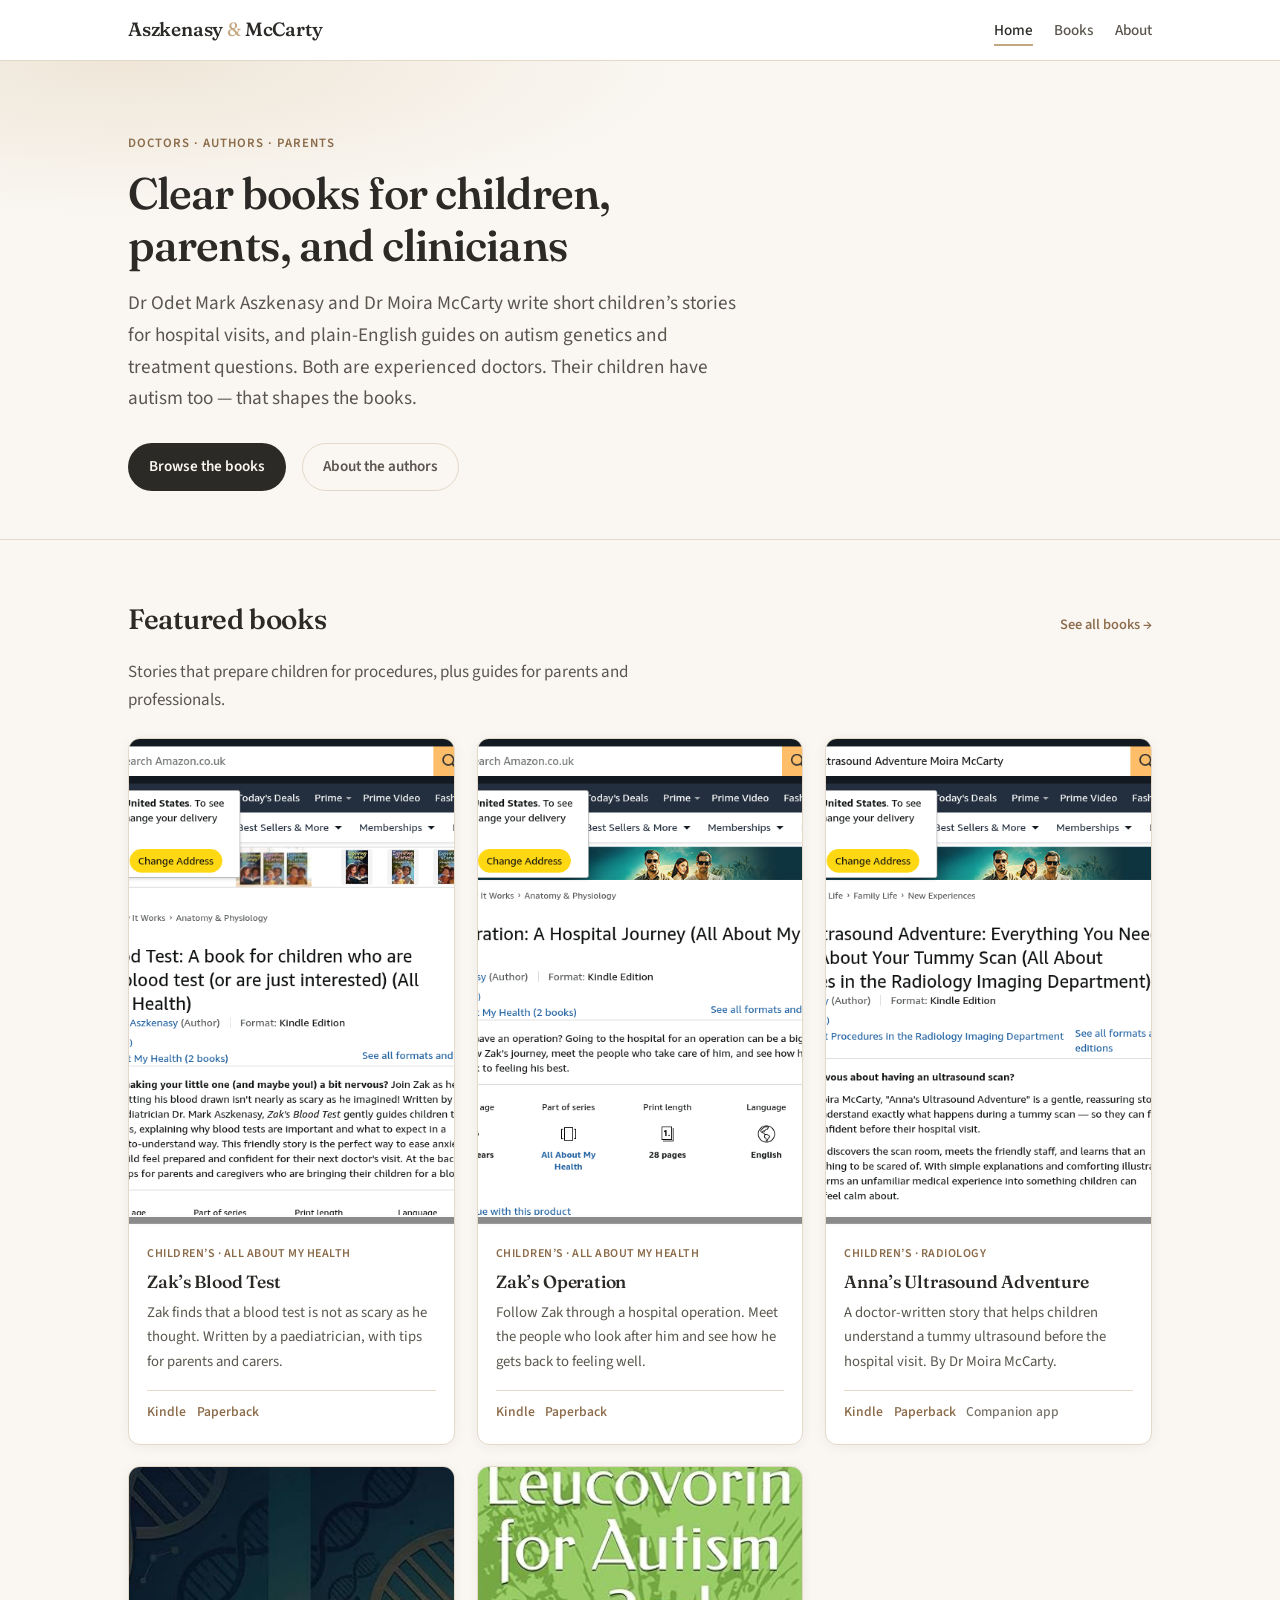
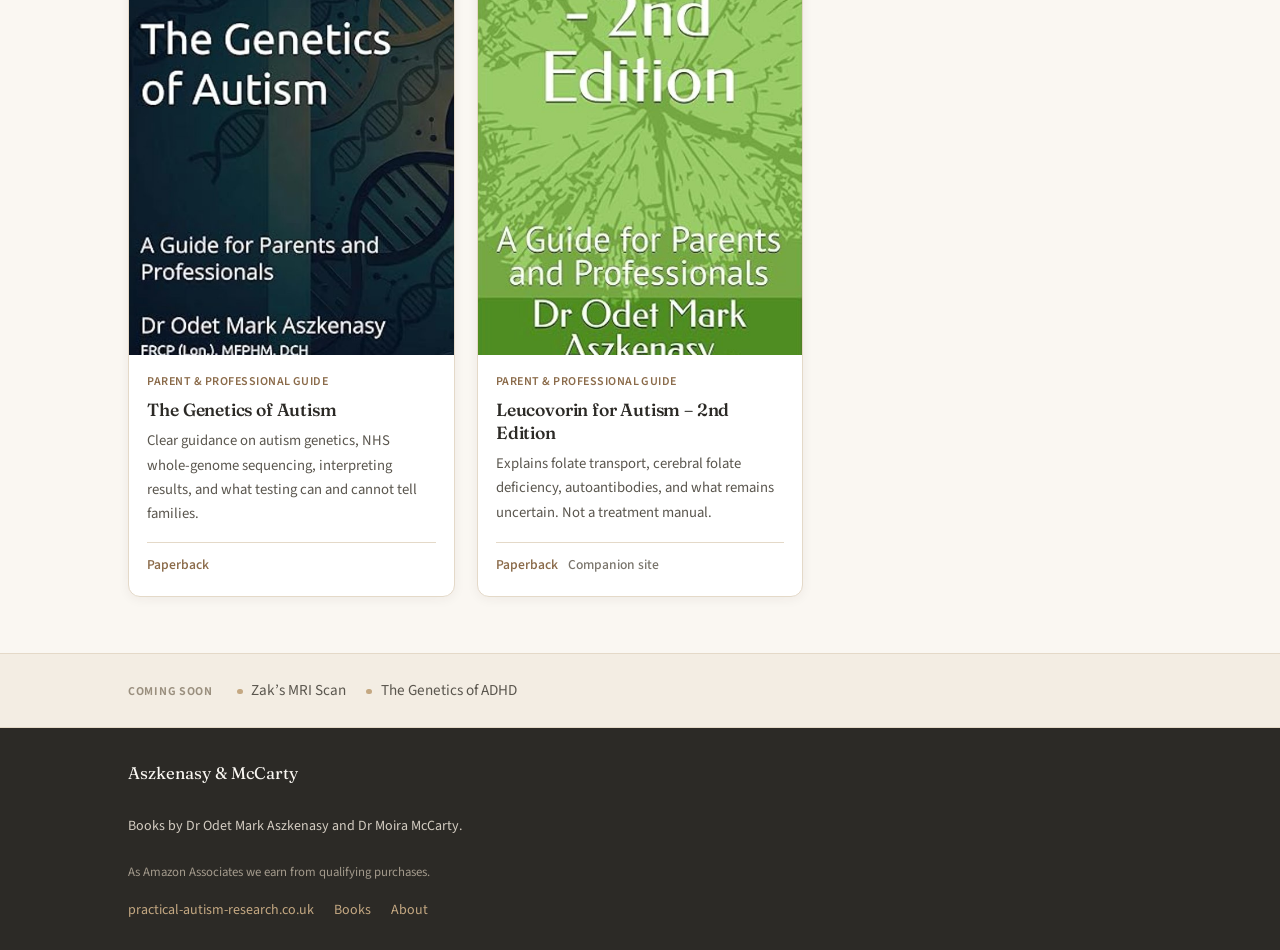
==== index.html @ bbf9c443 "Add Aszkenasy & McCarty authors site Quiet static site: Home, Books, About with live Amazon UK links" ====
<!DOCTYPE html>
<html lang="en-GB">
<head>
  <meta charset="utf-8">
  <meta name="viewport" content="width=device-width, initial-scale=1">
  <title>Aszkenasy &amp; McCarty — Books by two doctors</title>
  <meta name="description" content="Books for children facing medical procedures, and clear guides for parents and professionals, by Dr Odet Mark Aszkenasy and Dr Moira McCarty.">
  <link rel="preconnect" href="https://fonts.googleapis.com">
  <link rel="preconnect" href="https://fonts.gstatic.com" crossorigin>
  <link href="https://fonts.googleapis.com/css2?family=Fraunces:opsz,wght@9..144,450;9..144,550;9..144,650&family=Source+Sans+3:wght@400;500;600;650&display=swap" rel="stylesheet">
  <link rel="stylesheet" href="assets/styles.css">
</head>
<body>
  <header class="site-header">
    <div class="header-inner">
      <a class="wordmark" href="index.html">Aszkenasy <span>&amp;</span> McCarty</a>
      <nav aria-label="Primary">
        <ul class="nav">
          <li><a href="index.html" aria-current="page">Home</a></li>
          <li><a href="books.html">Books</a></li>
          <li><a href="about.html">About</a></li>
        </ul>
      </nav>
    </div>
  </header>

  <main>
    <section class="hero">
      <div class="wrap">
        <p class="hero-eyebrow">Doctors · Authors · Parents</p>
        <h1>Clear books for children, parents, and clinicians</h1>
        <p class="hero-lead">
          Dr Odet Mark Aszkenasy and Dr Moira McCarty write short children’s stories for hospital visits, and plain-English guides on autism genetics and treatment questions. Both are experienced doctors. Their children have autism too — that shapes the books.
        </p>
        <div class="hero-actions">
          <a class="btn btn-primary" href="books.html">Browse the books</a>
          <a class="btn btn-ghost" href="about.html">About the authors</a>
        </div>
      </div>
    </section>

    <section class="section">
      <div class="wrap">
        <div class="section-head">
          <h2>Featured books</h2>
          <a class="section-link" href="books.html">See all books →</a>
        </div>
        <p class="section-intro">Stories that prepare children for procedures, plus guides for parents and professionals.</p>

        <div class="book-grid">
          <article class="book-card">
            <div class="book-cover">
              <img src="assets/covers/blood-test.png" alt="Cover of Zak’s Blood Test" width="400" height="600" loading="eager">
            </div>
            <div class="book-body">
              <p class="book-meta">Children’s · All About My Health</p>
              <h3><a href="https://www.amazon.co.uk/dp/B0DXG9LX42">Zak’s Blood Test</a></h3>
              <p class="book-blurb">Zak finds that a blood test is not as scary as he thought. Written by a paediatrician, with tips for parents and carers.</p>
              <div class="book-links">
                <a href="https://www.amazon.co.uk/dp/B0DXG9LX42">Kindle</a>
                <a href="https://www.amazon.co.uk/dp/B0DXVLXQLS">Paperback</a>
              </div>
            </div>
          </article>

          <article class="book-card">
            <div class="book-cover">
              <img src="assets/covers/operation.png" alt="Cover of Zak’s Operation" width="400" height="600" loading="lazy">
            </div>
            <div class="book-body">
              <p class="book-meta">Children’s · All About My Health</p>
              <h3><a href="https://www.amazon.co.uk/dp/B0F2X1BHLW">Zak’s Operation</a></h3>
              <p class="book-blurb">Follow Zak through a hospital operation. Meet the people who look after him and see how he gets back to feeling well.</p>
              <div class="book-links">
                <a href="https://www.amazon.co.uk/dp/B0F2X1BHLW">Kindle</a>
                <a href="https://www.amazon.co.uk/dp/B0F32QHDFZ">Paperback</a>
              </div>
            </div>
          </article>

          <article class="book-card">
            <div class="book-cover">
              <img src="assets/covers/anna-ultrasound.png" alt="Cover of Anna’s Ultrasound Adventure" width="400" height="600" loading="lazy">
            </div>
            <div class="book-body">
              <p class="book-meta">Children’s · Radiology</p>
              <h3><a href="https://www.amazon.co.uk/dp/B0GKQ61CT8">Anna’s Ultrasound Adventure</a></h3>
              <p class="book-blurb">A doctor-written story that helps children understand a tummy ultrasound before the hospital visit. By Dr Moira McCarty.</p>
              <div class="book-links">
                <a href="https://www.amazon.co.uk/dp/B0GKQ61CT8">Kindle</a>
                <a href="https://www.amazon.co.uk/dp/B0GL1N2WB4">Paperback</a>
                <a class="quiet" href="https://www.annas-ultrasound-adventure.app/">Companion app</a>
              </div>
            </div>
          </article>

          <article class="book-card">
            <div class="book-cover">
              <img src="assets/covers/cover-genetics.jpg" alt="Cover of The Genetics of Autism" width="400" height="600" loading="lazy">
            </div>
            <div class="book-body">
              <p class="book-meta">Parent &amp; professional guide</p>
              <h3><a href="https://www.amazon.co.uk/dp/B0GRP7JN9M">The Genetics of Autism</a></h3>
              <p class="book-blurb">Clear guidance on autism genetics, NHS whole-genome sequencing, interpreting results, and what testing can and cannot tell families.</p>
              <div class="book-links">
                <a href="https://www.amazon.co.uk/dp/B0GRP7JN9M">Paperback</a>
              </div>
            </div>
          </article>

          <article class="book-card">
            <div class="book-cover">
              <img src="assets/covers/cover-leucovorin.jpg" alt="Cover of Leucovorin for Autism – 2nd Edition" width="400" height="600" loading="lazy">
            </div>
            <div class="book-body">
              <p class="book-meta">Parent &amp; professional guide</p>
              <h3><a href="https://www.amazon.co.uk/dp/B0GR3BXRLQ">Leucovorin for Autism – 2nd Edition</a></h3>
              <p class="book-blurb">Explains folate transport, cerebral folate deficiency, autoantibodies, and what remains uncertain. Not a treatment manual.</p>
              <div class="book-links">
                <a href="https://www.amazon.co.uk/dp/B0GR3BXRLQ">Paperback</a>
                <a class="quiet" href="https://www.leucovorin-info.co.uk/">Companion site</a>
              </div>
            </div>
          </article>
        </div>
      </div>
    </section>

    <aside class="coming-strip" aria-label="Coming soon">
      <div class="wrap">
        <span class="coming-label">Coming soon</span>
        <ul class="coming-list">
          <li>Zak’s MRI Scan</li>
          <li>The Genetics of ADHD</li>
        </ul>
      </div>
    </aside>
  </main>

  <footer class="site-footer">
    <div class="footer-inner">
      <p class="footer-brand">Aszkenasy &amp; McCarty</p>
      <p>Books by Dr Odet Mark Aszkenasy and Dr Moira McCarty.</p>
      <p class="footer-assoc">As Amazon Associates we earn from qualifying purchases.</p>
      <div class="footer-links">
        <a href="https://practical-autism-research.co.uk/">practical-autism-research.co.uk</a>
        <a href="books.html">Books</a>
        <a href="about.html">About</a>
      </div>
    </div>
  </footer>
</body>
</html>
---- assets/styles.css ----
/* Aszkenasy & McCarty — quiet clinic authors site */
:root {
  --cream: #faf7f2;
  --cream-deep: #f3ede3;
  --ink: #2c2a26;
  --ink-soft: #5a564e;
  --ink-mute: #7a756c;
  --accent: #8b6b4a;
  --accent-soft: #c4a882;
  --accent-wash: #efe6d8;
  --border: #e4d9c8;
  --card: #ffffff;
  --coming: #9a8f7e;
  --radius: 12px;
  --shadow: 0 2px 12px rgba(44, 42, 38, 0.06);
  --shadow-hover: 0 6px 24px rgba(44, 42, 38, 0.1);
  --font-display: "Fraunces", Georgia, "Times New Roman", serif;
  --font-body: "Source Sans 3", "Source Sans Pro", system-ui, -apple-system, sans-serif;
  --max: 68rem;
  --pad: clamp(1.25rem, 4vw, 2rem);
}

*, *::before, *::after { box-sizing: border-box; }

html {
  scroll-behavior: smooth;
  -webkit-text-size-adjust: 100%;
}

body {
  margin: 0;
  font-family: var(--font-body);
  font-size: 1.0625rem;
  line-height: 1.65;
  color: var(--ink);
  background: var(--cream);
  min-height: 100vh;
  display: flex;
  flex-direction: column;
}

img { max-width: 100%; height: auto; display: block; }

a {
  color: var(--accent);
  text-decoration-thickness: 1px;
  text-underline-offset: 0.18em;
  transition: color 0.15s ease;
}
a:hover { color: var(--ink); }
a:focus-visible {
  outline: 2px solid var(--accent);
  outline-offset: 3px;
  border-radius: 2px;
}

/* Header */
.site-header {
  background: var(--card);
  border-bottom: 1px solid var(--border);
  position: sticky;
  top: 0;
  z-index: 40;
}

.header-inner {
  max-width: var(--max);
  margin: 0 auto;
  padding: 0.9rem var(--pad);
  display: flex;
  align-items: center;
  justify-content: space-between;
  gap: 1rem;
  flex-wrap: wrap;
}

.wordmark {
  font-family: var(--font-display);
  font-size: 1.2rem;
  font-weight: 550;
  font-variation-settings: "SOFT" 50, "WONK" 0;
  color: var(--ink);
  text-decoration: none;
  letter-spacing: -0.01em;
}
.wordmark:hover { color: var(--accent); }
.wordmark span { color: var(--accent-soft); font-weight: 400; }

.nav {
  display: flex;
  gap: 0.25rem 1.35rem;
  flex-wrap: wrap;
  list-style: none;
  margin: 0;
  padding: 0;
}
.nav a {
  color: var(--ink-soft);
  text-decoration: none;
  font-size: 0.95rem;
  font-weight: 500;
  padding: 0.2rem 0;
  border-bottom: 2px solid transparent;
}
.nav a:hover,
.nav a[aria-current="page"] {
  color: var(--ink);
  border-bottom-color: var(--accent-soft);
}

/* Main */
main {
  flex: 1;
  width: 100%;
}

.wrap {
  max-width: var(--max);
  margin: 0 auto;
  padding: 0 var(--pad);
}

/* Hero */
.hero {
  padding: clamp(2.5rem, 7vw, 4.5rem) 0 clamp(2rem, 5vw, 3rem);
  background:
    radial-gradient(ellipse 80% 60% at 10% 0%, var(--accent-wash) 0%, transparent 55%),
    var(--cream);
  border-bottom: 1px solid var(--border);
}

.hero-eyebrow {
  font-size: 0.8rem;
  font-weight: 600;
  letter-spacing: 0.08em;
  text-transform: uppercase;
  color: var(--accent);
  margin: 0 0 0.75rem;
}

.hero h1 {
  font-family: var(--font-display);
  font-size: clamp(1.85rem, 4.5vw, 2.75rem);
  font-weight: 550;
  line-height: 1.2;
  letter-spacing: -0.02em;
  margin: 0 0 1rem;
  max-width: 18ch;
  color: var(--ink);
}

.hero-lead {
  font-size: clamp(1.05rem, 2.2vw, 1.2rem);
  color: var(--ink-soft);
  max-width: 38rem;
  margin: 0 0 1.75rem;
}

.hero-actions {
  display: flex;
  flex-wrap: wrap;
  gap: 0.75rem 1rem;
}

/* Buttons */
.btn {
  display: inline-flex;
  align-items: center;
  justify-content: center;
  gap: 0.4rem;
  padding: 0.65rem 1.25rem;
  border-radius: 999px;
  font-family: var(--font-body);
  font-size: 0.95rem;
  font-weight: 600;
  text-decoration: none;
  border: 1.5px solid transparent;
  cursor: pointer;
  transition: background 0.15s ease, color 0.15s ease, border-color 0.15s ease, box-shadow 0.15s ease;
}
.btn-primary {
  background: var(--ink);
  color: var(--cream);
}
.btn-primary:hover {
  background: var(--accent);
  color: var(--cream);
}
.btn-ghost {
  background: transparent;
  color: var(--ink-soft);
  border-color: var(--border);
}
.btn-ghost:hover {
  border-color: var(--accent-soft);
  color: var(--ink);
  background: var(--card);
}
.btn-sm {
  padding: 0.4rem 0.9rem;
  font-size: 0.875rem;
  font-weight: 550;
}

/* Sections */
.section {
  padding: clamp(2.25rem, 5vw, 3.5rem) 0;
}
.section-head {
  display: flex;
  align-items: baseline;
  justify-content: space-between;
  gap: 1rem;
  flex-wrap: wrap;
  margin-bottom: 1.5rem;
}
.section-head h2 {
  font-family: var(--font-display);
  font-size: clamp(1.4rem, 3vw, 1.75rem);
  font-weight: 550;
  margin: 0;
  letter-spacing: -0.015em;
}
.section-intro {
  color: var(--ink-soft);
  max-width: 36rem;
  margin: -0.5rem 0 1.5rem;
}
.section-link {
  font-size: 0.9rem;
  font-weight: 550;
  text-decoration: none;
  color: var(--accent);
}
.section-link:hover { text-decoration: underline; }

.page-head {
  padding: clamp(2rem, 5vw, 3rem) 0 0.5rem;
}
.page-head h1 {
  font-family: var(--font-display);
  font-size: clamp(1.75rem, 4vw, 2.35rem);
  font-weight: 550;
  margin: 0 0 0.65rem;
  letter-spacing: -0.02em;
}
.page-head p {
  color: var(--ink-soft);
  max-width: 40rem;
  margin: 0;
}

/* Book grid */
.book-grid {
  display: grid;
  grid-template-columns: repeat(auto-fill, minmax(min(100%, 15.5rem), 1fr));
  gap: 1.35rem;
}

.book-card {
  background: var(--card);
  border: 1px solid var(--border);
  border-radius: var(--radius);
  overflow: hidden;
  box-shadow: var(--shadow);
  display: flex;
  flex-direction: column;
  transition: box-shadow 0.2s ease, transform 0.2s ease;
}
.book-card:hover {
  box-shadow: var(--shadow-hover);
  transform: translateY(-2px);
}
.book-card.coming-soon {
  opacity: 0.78;
  box-shadow: none;
}
.book-card.coming-soon:hover {
  transform: none;
  box-shadow: none;
}

.book-cover {
  aspect-ratio: 2 / 3;
  background: var(--cream-deep);
  overflow: hidden;
  position: relative;
}
.book-cover img {
  width: 100%;
  height: 100%;
  object-fit: cover;
}
.book-cover.placeholder {
  display: flex;
  align-items: center;
  justify-content: center;
  padding: 1.5rem;
  text-align: center;
  font-family: var(--font-display);
  font-size: 1rem;
  color: var(--coming);
  background:
    linear-gradient(145deg, var(--cream-deep), var(--accent-wash));
}

.badge {
  position: absolute;
  top: 0.65rem;
  left: 0.65rem;
  background: var(--card);
  color: var(--ink-soft);
  font-size: 0.7rem;
  font-weight: 650;
  letter-spacing: 0.04em;
  text-transform: uppercase;
  padding: 0.25rem 0.55rem;
  border-radius: 999px;
  border: 1px solid var(--border);
}

.book-body {
  padding: 1.1rem 1.15rem 1.25rem;
  display: flex;
  flex-direction: column;
  flex: 1;
  gap: 0.45rem;
}
.book-meta {
  font-size: 0.75rem;
  font-weight: 600;
  letter-spacing: 0.04em;
  text-transform: uppercase;
  color: var(--accent);
  margin: 0;
}
.book-body h3 {
  font-family: var(--font-display);
  font-size: 1.1rem;
  font-weight: 550;
  line-height: 1.3;
  margin: 0;
  letter-spacing: -0.01em;
}
.book-body h3 a {
  color: inherit;
  text-decoration: none;
}
.book-body h3 a:hover { color: var(--accent); }
.book-blurb {
  font-size: 0.92rem;
  color: var(--ink-soft);
  margin: 0;
  flex: 1;
}
.book-links {
  display: flex;
  flex-wrap: wrap;
  gap: 0.4rem 0.65rem;
  margin-top: 0.55rem;
  padding-top: 0.65rem;
  border-top: 1px solid var(--border);
}
.book-links a {
  font-size: 0.85rem;
  font-weight: 550;
  text-decoration: none;
}
.book-links a:hover { text-decoration: underline; }
.book-links .quiet {
  color: var(--ink-mute);
  font-weight: 500;
}

/* Grouped books page */
.book-group {
  margin-bottom: clamp(2rem, 4vw, 3rem);
}
.book-group:last-child { margin-bottom: 0; }
.group-label {
  font-family: var(--font-display);
  font-size: 1.25rem;
  font-weight: 550;
  margin: 0 0 0.35rem;
}
.group-note {
  color: var(--ink-mute);
  font-size: 0.92rem;
  margin: 0 0 1.15rem;
}

/* About */
.bios {
  display: grid;
  gap: 1.5rem;
  margin-top: 1.5rem;
}
@media (min-width: 640px) {
  .bios { grid-template-columns: 1fr 1fr; }
}

.bio-card {
  background: var(--card);
  border: 1px solid var(--border);
  border-radius: var(--radius);
  padding: 1.5rem 1.4rem;
  box-shadow: var(--shadow);
}
.bio-card h2 {
  font-family: var(--font-display);
  font-size: 1.35rem;
  font-weight: 550;
  margin: 0 0 0.2rem;
}
.bio-role {
  font-size: 0.9rem;
  color: var(--accent);
  font-weight: 600;
  margin: 0 0 1rem;
}
.bio-card p {
  margin: 0 0 0.85rem;
  color: var(--ink-soft);
  font-size: 0.98rem;
}
.bio-card p:last-child { margin-bottom: 0; }

.shared-note {
  background: var(--accent-wash);
  border: 1px solid var(--border);
  border-radius: var(--radius);
  padding: 1.25rem 1.4rem;
  margin-top: 1.5rem;
  max-width: 42rem;
}
.shared-note p {
  margin: 0;
  color: var(--ink);
  font-size: 1rem;
}

/* Coming soon strip */
.coming-strip {
  background: var(--cream-deep);
  border-top: 1px solid var(--border);
  border-bottom: 1px solid var(--border);
  padding: 1.5rem 0;
}
.coming-strip .wrap {
  display: flex;
  flex-wrap: wrap;
  align-items: baseline;
  gap: 0.5rem 1.5rem;
}
.coming-label {
  font-size: 0.75rem;
  font-weight: 650;
  letter-spacing: 0.06em;
  text-transform: uppercase;
  color: var(--coming);
}
.coming-list {
  display: flex;
  flex-wrap: wrap;
  gap: 0.35rem 1.25rem;
  list-style: none;
  margin: 0;
  padding: 0;
  color: var(--ink-soft);
  font-size: 0.95rem;
}
.coming-list li::before {
  content: "";
  display: inline-block;
  width: 0.35rem;
  height: 0.35rem;
  border-radius: 50%;
  background: var(--accent-soft);
  margin-right: 0.55rem;
  vertical-align: middle;
}

/* Footer */
.site-footer {
  background: var(--ink);
  color: #d4cdc2;
  padding: 2rem 0 1.75rem;
  margin-top: auto;
  font-size: 0.875rem;
}
.site-footer a {
  color: var(--accent-soft);
  text-decoration: none;
}
.site-footer a:hover {
  color: var(--cream);
  text-decoration: underline;
}
.footer-inner {
  max-width: var(--max);
  margin: 0 auto;
  padding: 0 var(--pad);
  display: flex;
  flex-direction: column;
  gap: 0.65rem;
}
.footer-brand {
  font-family: var(--font-display);
  font-size: 1.05rem;
  color: var(--cream);
  margin: 0 0 0.15rem;
}
.footer-assoc {
  color: #a39a8c;
  margin: 0;
  font-size: 0.8rem;
}
.footer-links {
  display: flex;
  flex-wrap: wrap;
  gap: 0.5rem 1.25rem;
  margin: 0.35rem 0 0;
}

/* Utility */
.sr-only {
  position: absolute;
  width: 1px;
  height: 1px;
  padding: 0;
  margin: -1px;
  overflow: hidden;
  clip: rect(0, 0, 0, 0);
  border: 0;
}

@media (prefers-reduced-motion: reduce) {
  html { scroll-behavior: auto; }
  .book-card { transition: none; }
  .book-card:hover { transform: none; }
}
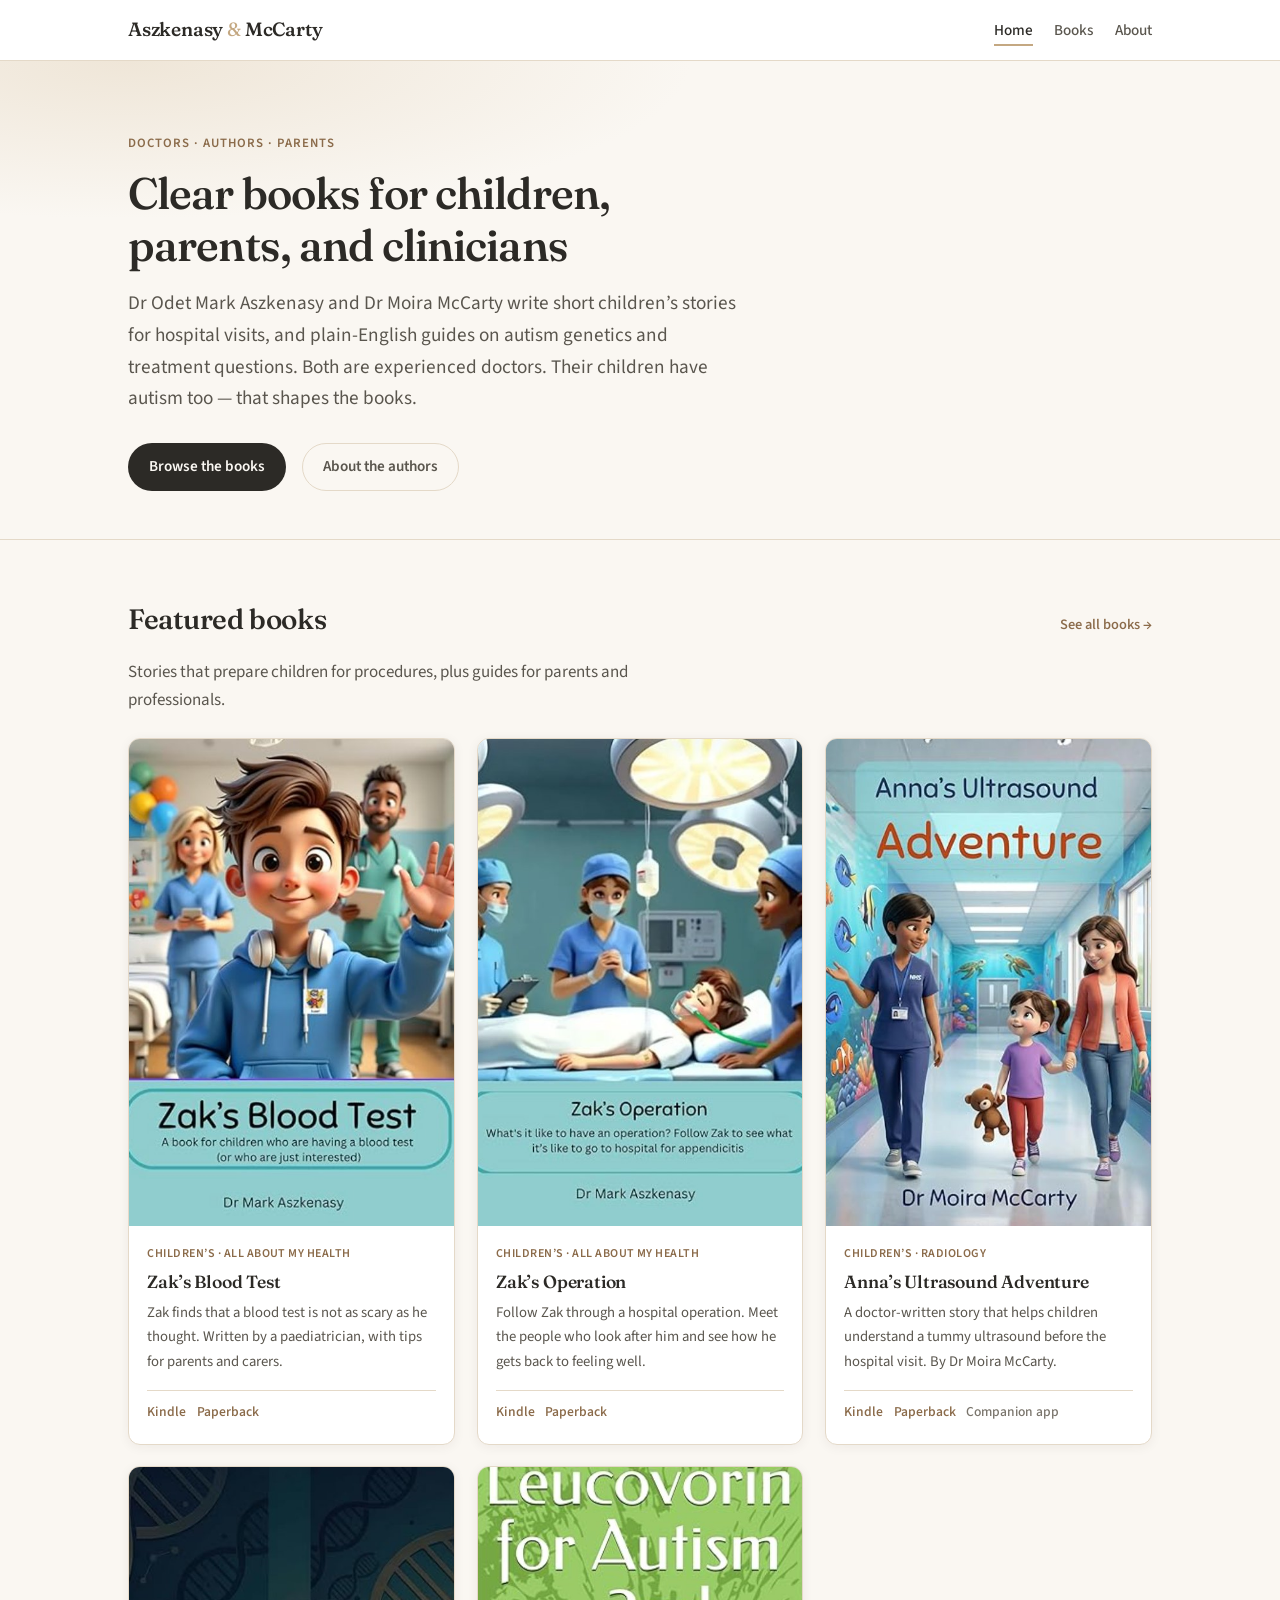
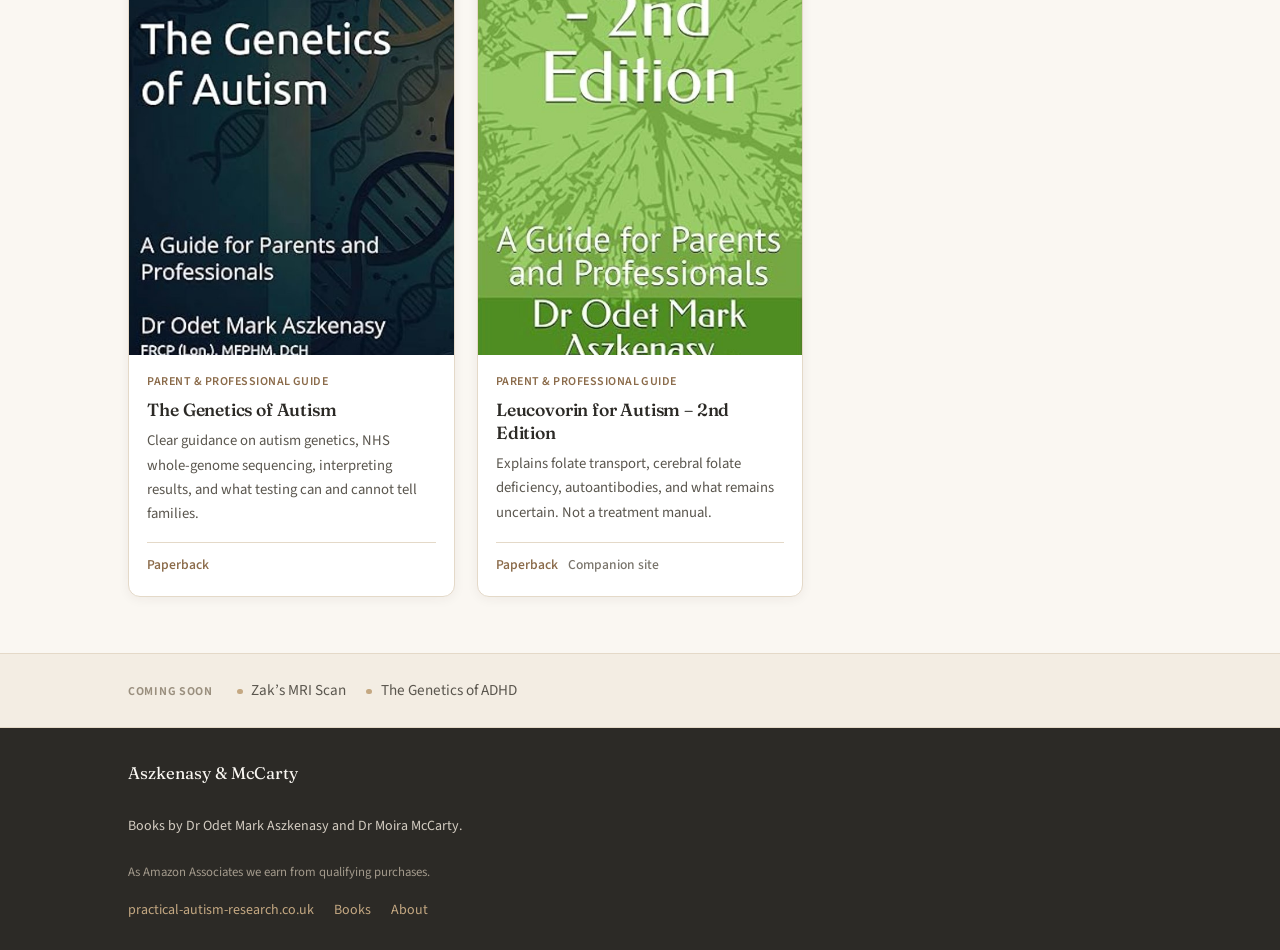
==== commit 9826d48e: "Restore clean cover JPEGs and point HTML at them Adds cropped cover-only images for Zak Blood Test, " ====
--- a/index.html
+++ b/index.html
@@ -50,7 +50,7 @@
         <div class="book-grid">
           <article class="book-card">
             <div class="book-cover">
-              <img src="assets/covers/blood-test.png" alt="Cover of Zak’s Blood Test" width="400" height="600" loading="eager">
+              <img src="assets/covers/blood-test.jpg" alt="Cover of Zak’s Blood Test" width="400" height="600" loading="eager">
             </div>
             <div class="book-body">
               <p class="book-meta">Children’s · All About My Health</p>
@@ -65,7 +65,7 @@
 
           <article class="book-card">
             <div class="book-cover">
-              <img src="assets/covers/operation.png" alt="Cover of Zak’s Operation" width="400" height="600" loading="lazy">
+              <img src="assets/covers/operation.jpg" alt="Cover of Zak’s Operation" width="400" height="600" loading="lazy">
             </div>
             <div class="book-body">
               <p class="book-meta">Children’s · All About My Health</p>
@@ -80,7 +80,7 @@
 
           <article class="book-card">
             <div class="book-cover">
-              <img src="assets/covers/anna-ultrasound.png" alt="Cover of Anna’s Ultrasound Adventure" width="400" height="600" loading="lazy">
+              <img src="assets/covers/anna-ultrasound.jpg" alt="Cover of Anna’s Ultrasound Adventure" width="400" height="600" loading="lazy">
             </div>
             <div class="book-body">
               <p class="book-meta">Children’s · Radiology</p>
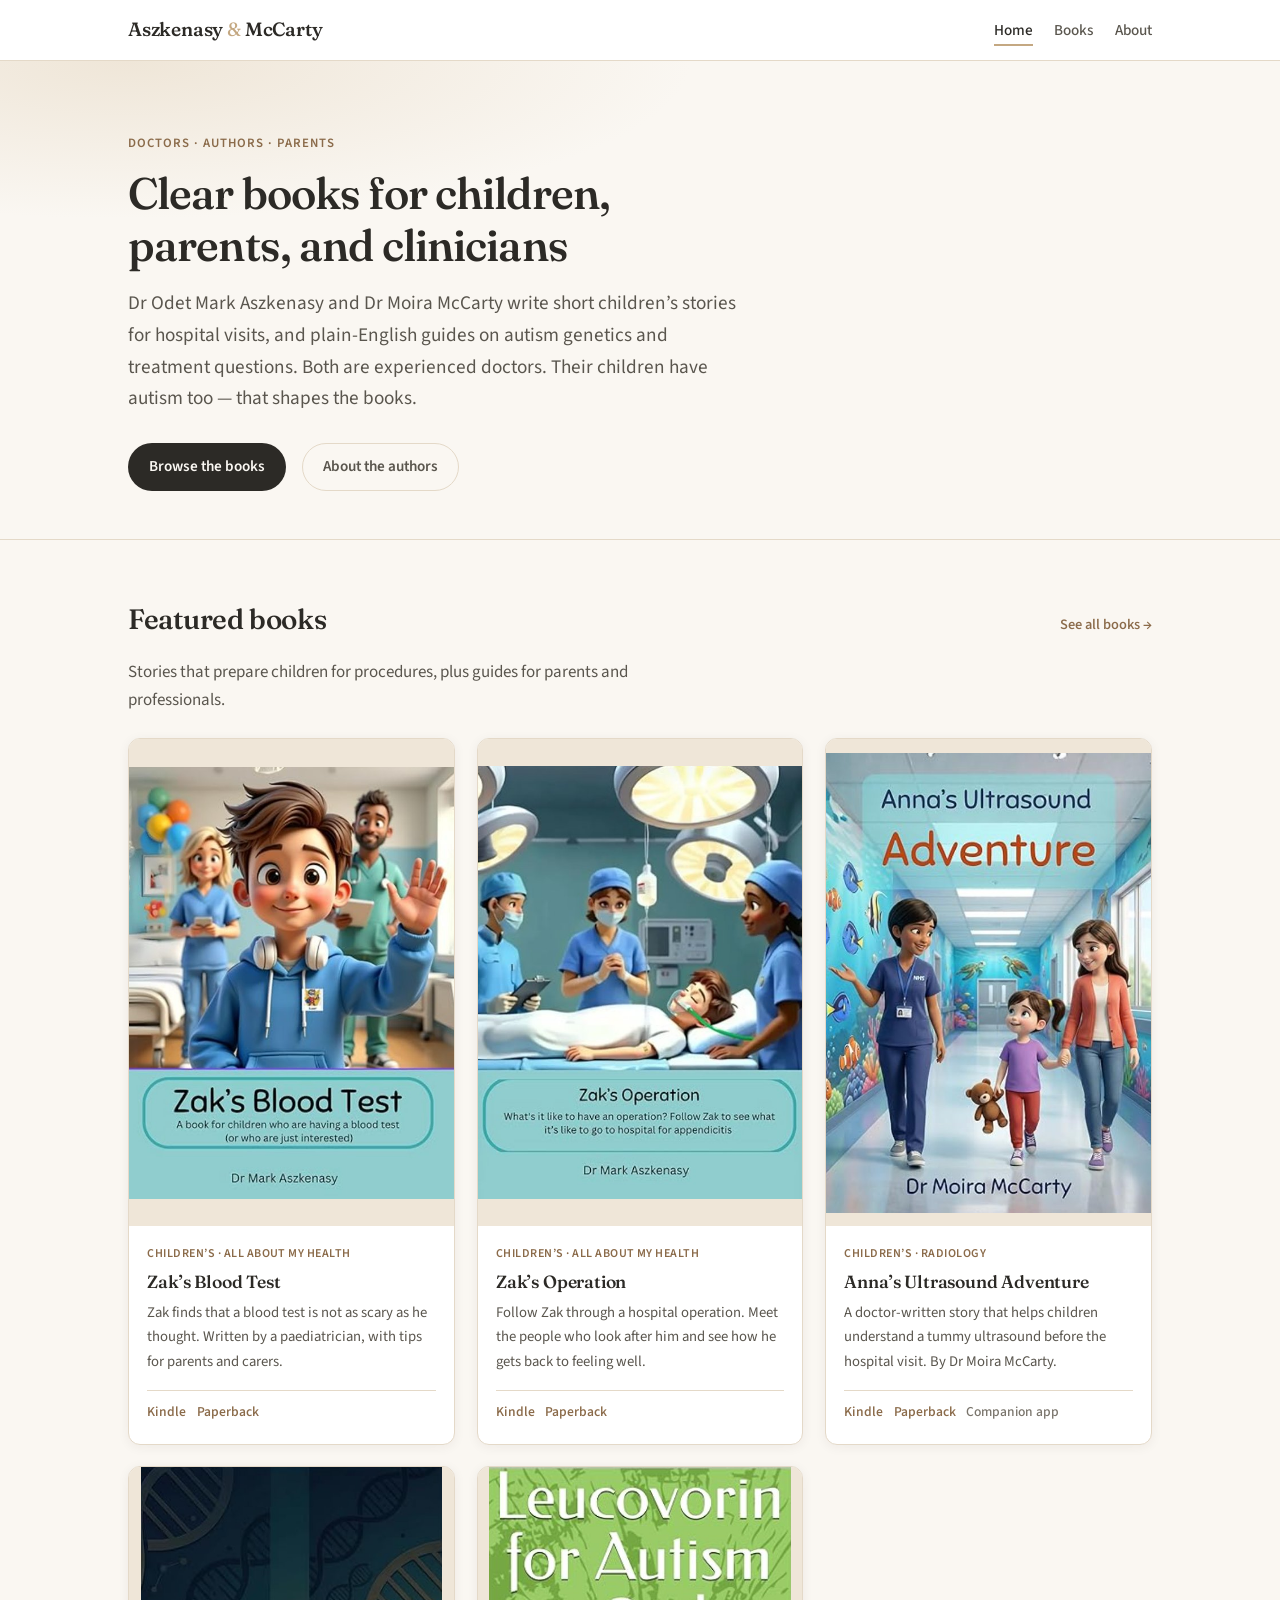
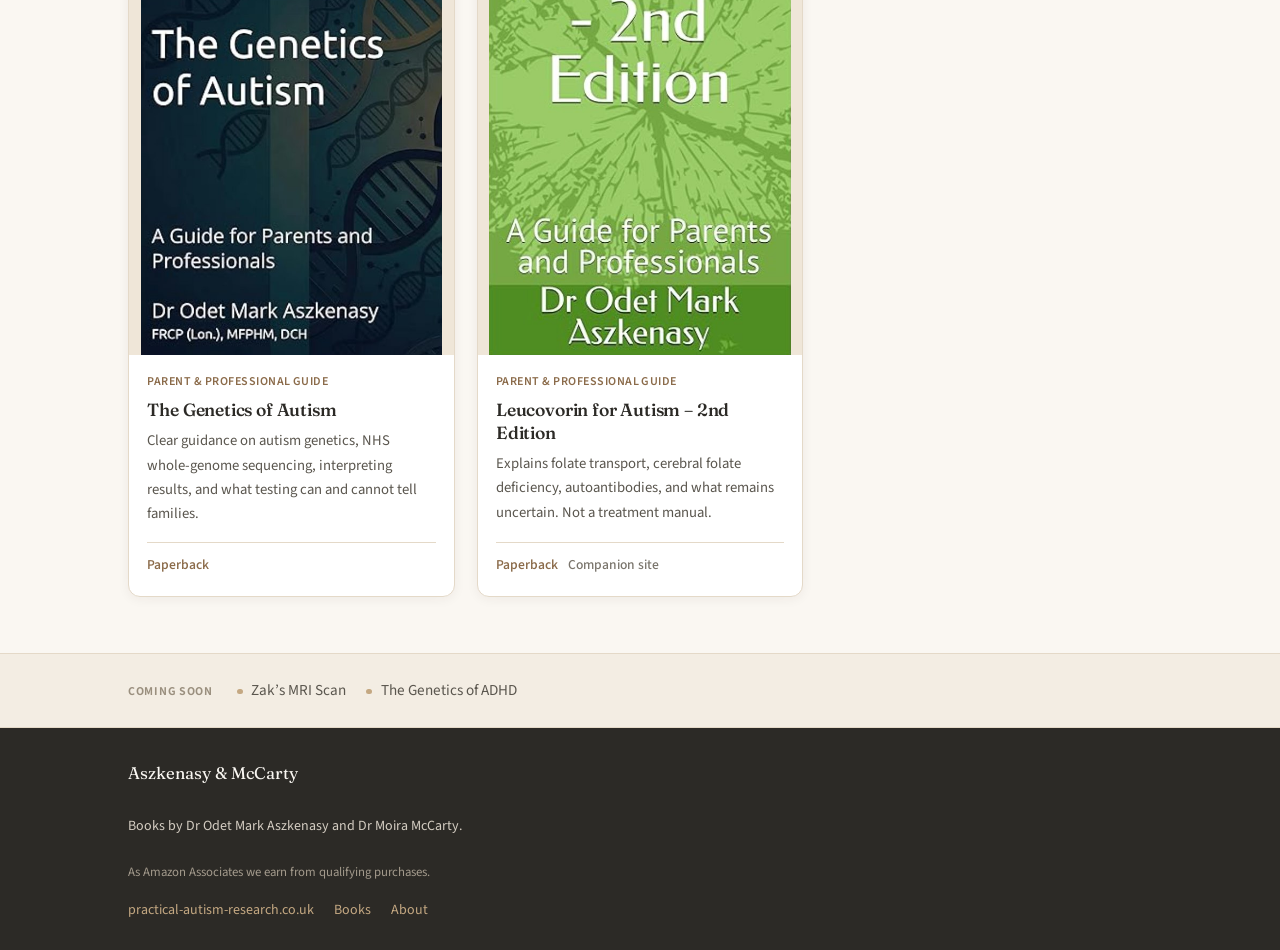
==== commit c7e1f290: "Cache-bust book covers with new filenames Mobile was still showing old Amazon screenshot assets. Ren" ====
--- a/index.html
+++ b/index.html
@@ -50,7 +50,7 @@
         <div class="book-grid">
           <article class="book-card">
             <div class="book-cover">
-              <img src="assets/covers/blood-test.jpg" alt="Cover of Zak’s Blood Test" width="400" height="600" loading="eager">
+              <img src="assets/covers/zaks-blood-test.jpg" alt="Cover of Zak’s Blood Test" width="400" height="600" loading="eager">
             </div>
             <div class="book-body">
               <p class="book-meta">Children’s · All About My Health</p>
@@ -65,7 +65,7 @@
 
           <article class="book-card">
             <div class="book-cover">
-              <img src="assets/covers/operation.jpg" alt="Cover of Zak’s Operation" width="400" height="600" loading="lazy">
+              <img src="assets/covers/zaks-operation.jpg" alt="Cover of Zak’s Operation" width="400" height="600" loading="lazy">
             </div>
             <div class="book-body">
               <p class="book-meta">Children’s · All About My Health</p>
@@ -80,7 +80,7 @@
 
           <article class="book-card">
             <div class="book-cover">
-              <img src="assets/covers/anna-ultrasound.jpg" alt="Cover of Anna’s Ultrasound Adventure" width="400" height="600" loading="lazy">
+              <img src="assets/covers/annas-ultrasound.jpg" alt="Cover of Anna’s Ultrasound Adventure" width="400" height="600" loading="lazy">
             </div>
             <div class="book-body">
               <p class="book-meta">Children’s · Radiology</p>
@@ -96,7 +96,7 @@
 
           <article class="book-card">
             <div class="book-cover">
-              <img src="assets/covers/cover-genetics.jpg" alt="Cover of The Genetics of Autism" width="400" height="600" loading="lazy">
+              <img src="assets/covers/genetics-of-autism.jpg" alt="Cover of The Genetics of Autism" width="400" height="600" loading="lazy">
             </div>
             <div class="book-body">
               <p class="book-meta">Parent &amp; professional guide</p>
@@ -110,7 +110,7 @@
 
           <article class="book-card">
             <div class="book-cover">
-              <img src="assets/covers/cover-leucovorin.jpg" alt="Cover of Leucovorin for Autism – 2nd Edition" width="400" height="600" loading="lazy">
+              <img src="assets/covers/leucovorin-2nd.jpg" alt="Cover of Leucovorin for Autism – 2nd Edition" width="400" height="600" loading="lazy">
             </div>
             <div class="book-body">
               <p class="book-meta">Parent &amp; professional guide</p>
--- a/assets/styles.css
+++ b/assets/styles.css
@@ -289,7 +289,8 @@
 .book-cover img {
   width: 100%;
   height: 100%;
-  object-fit: cover;
+  object-fit: contain;
+  background: #efe6d8;
 }
 .book-cover.placeholder {
   display: flex;
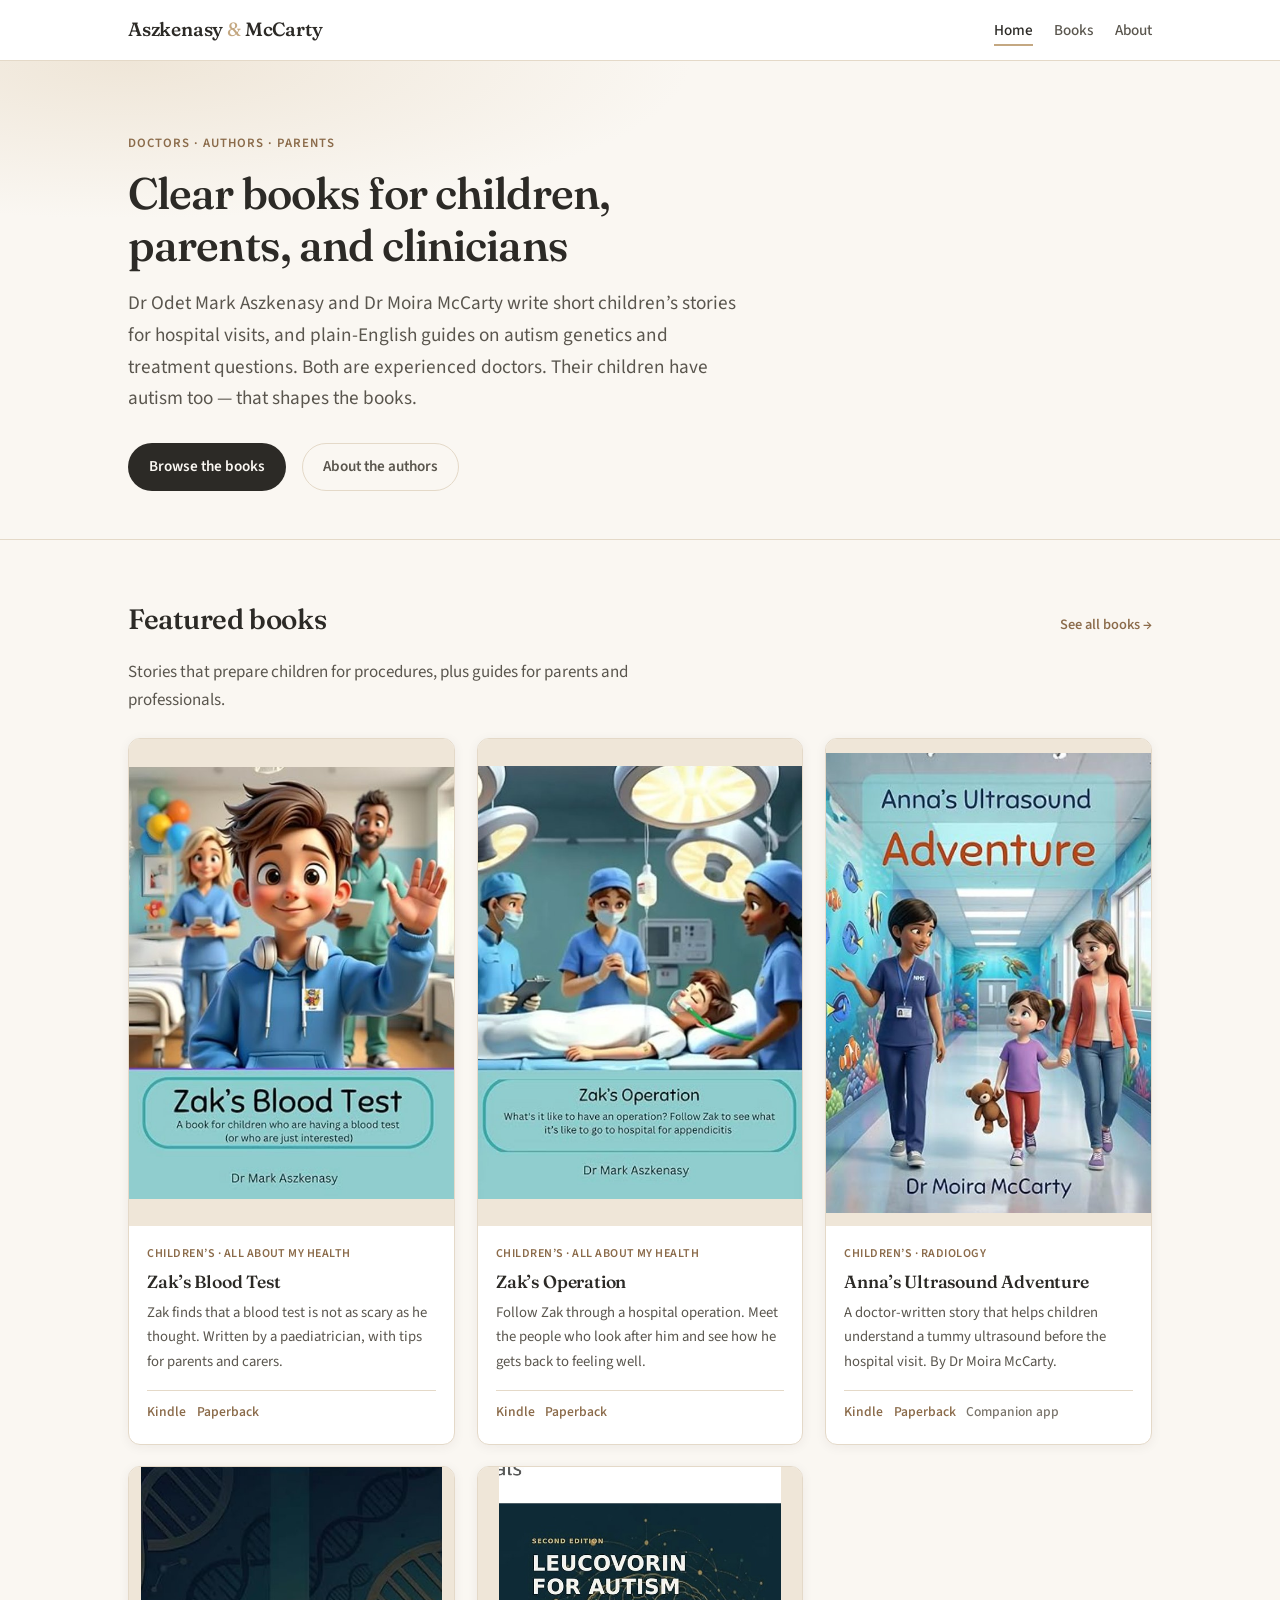
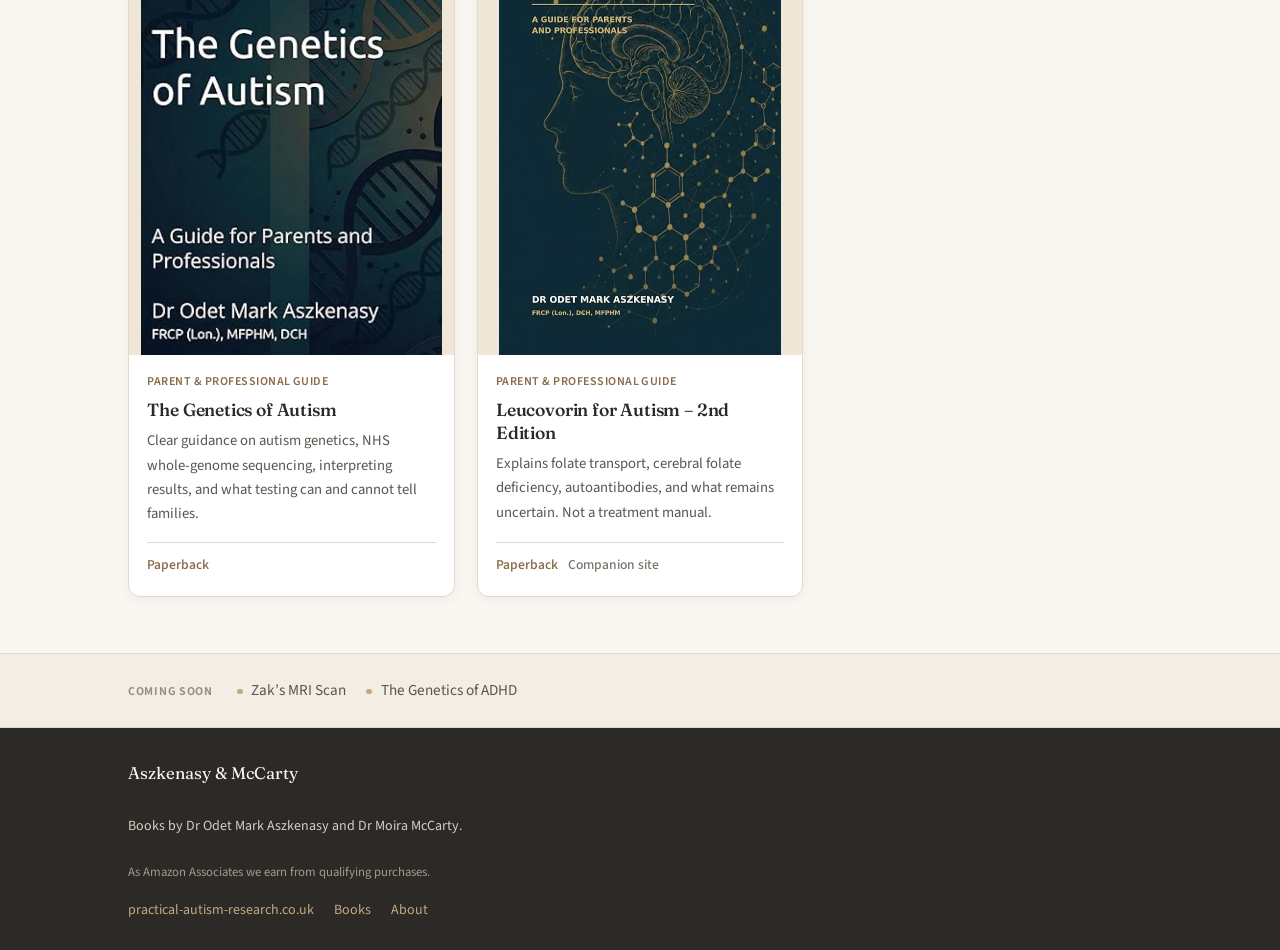
==== commit b7f21965: "Update Leucovorin cover to current 2nd edition artwork Replace old green PAR cover with the current " ====
--- a/index.html
+++ b/index.html
@@ -110,7 +110,7 @@
 
           <article class="book-card">
             <div class="book-cover">
-              <img src="assets/covers/leucovorin-2nd.jpg" alt="Cover of Leucovorin for Autism – 2nd Edition" width="400" height="600" loading="lazy">
+              <img src="assets/covers/leucovorin-current.jpg" alt="Cover of Leucovorin for Autism – 2nd Edition" width="400" height="600" loading="lazy">
             </div>
             <div class="book-body">
               <p class="book-meta">Parent &amp; professional guide</p>
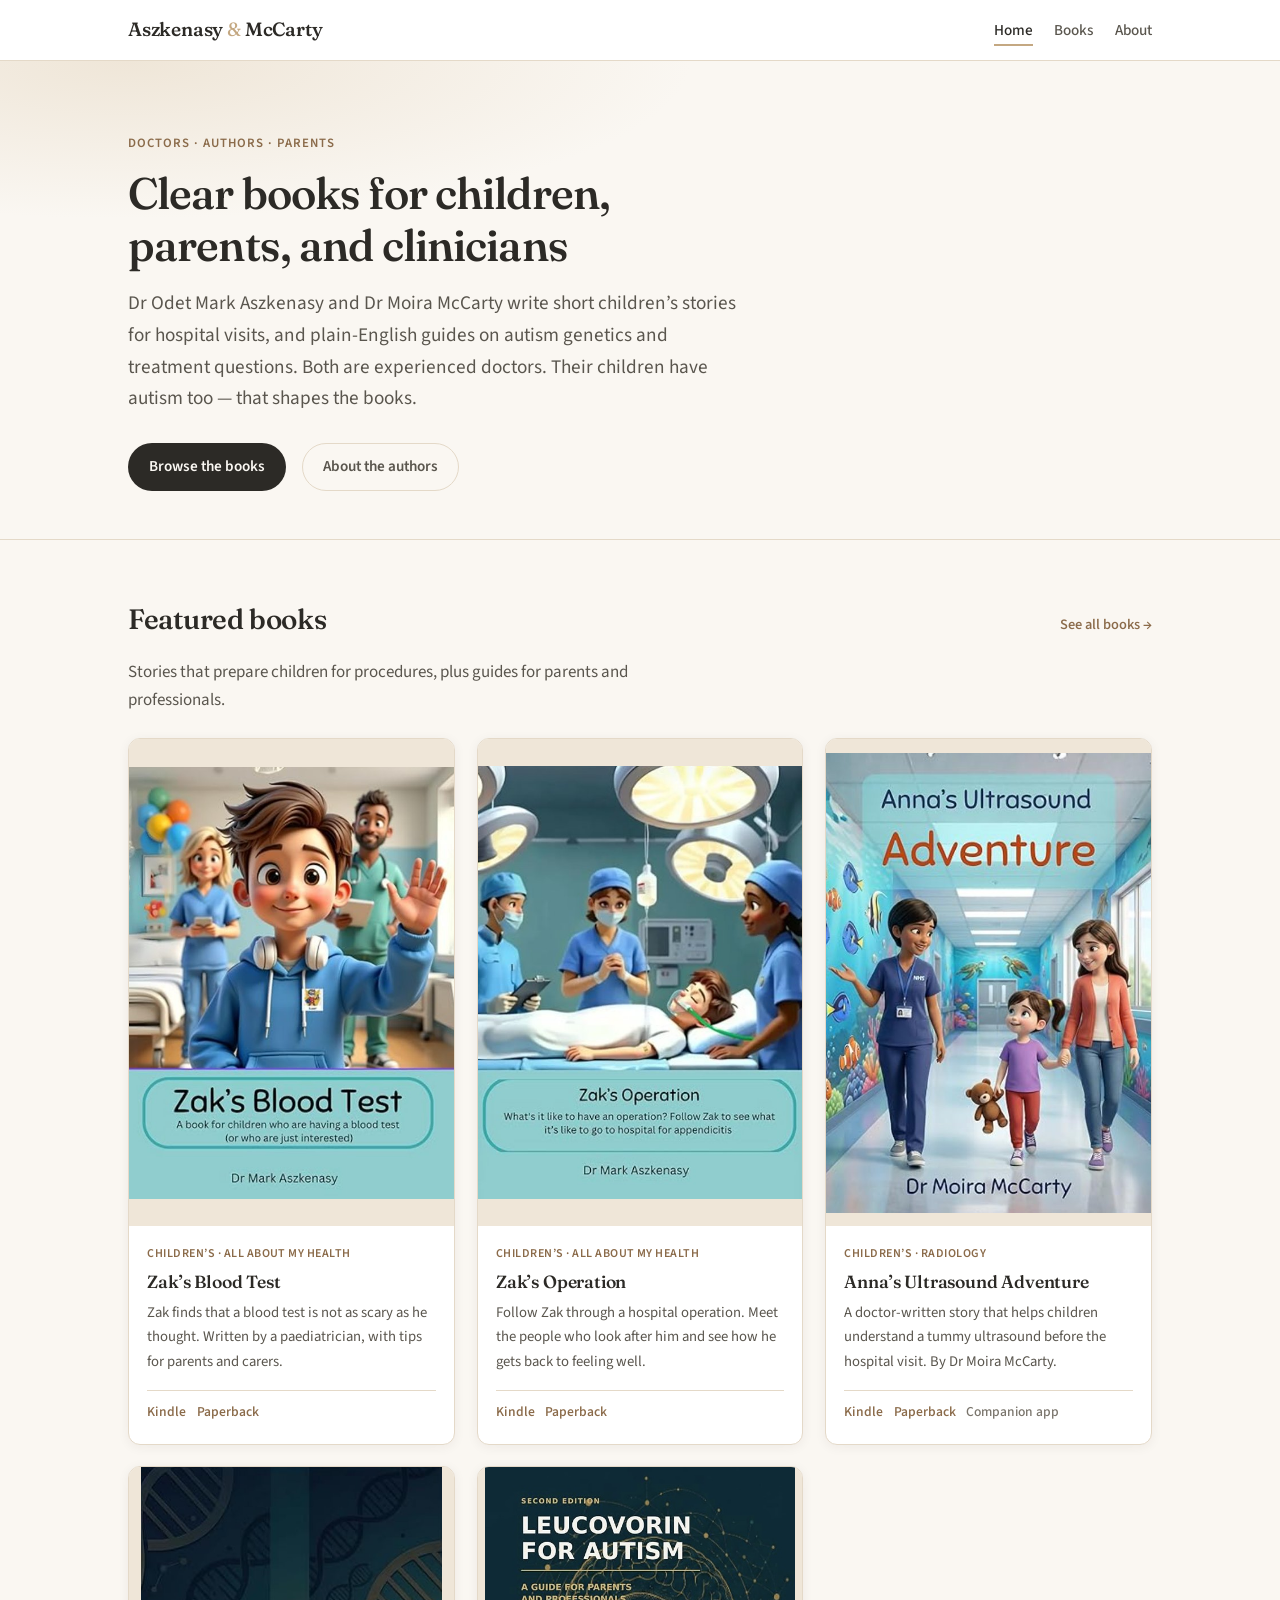
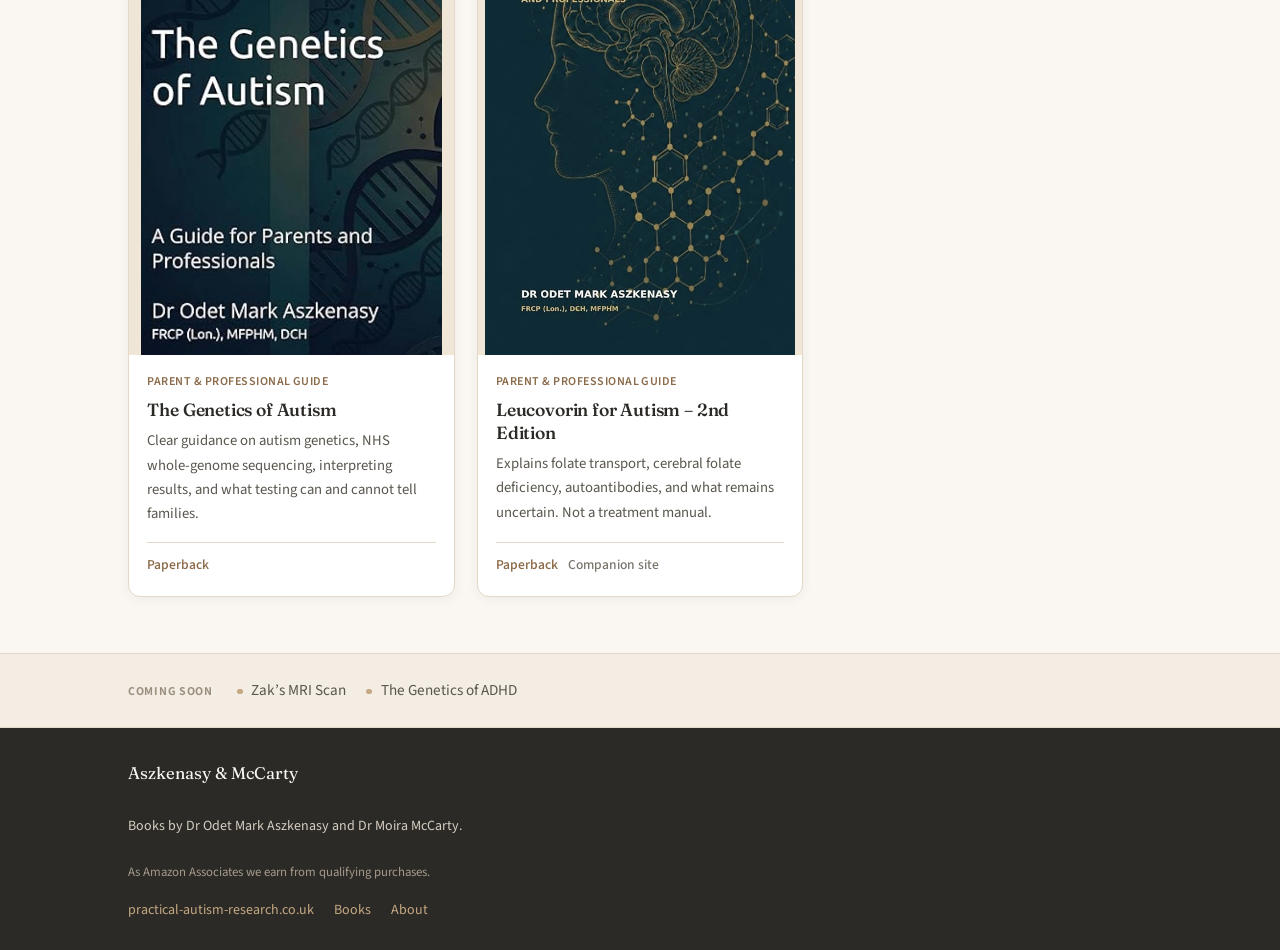
==== commit 8e8c399c: "Crop Leucovorin cover: remove white bar and header text Tight crop to teal cover only so no Amazon c" ====
--- a/index.html
+++ b/index.html
@@ -110,7 +110,7 @@
 
           <article class="book-card">
             <div class="book-cover">
-              <img src="assets/covers/leucovorin-current.jpg" alt="Cover of Leucovorin for Autism – 2nd Edition" width="400" height="600" loading="lazy">
+              <img src="assets/covers/leucovorin-v3.jpg" alt="Cover of Leucovorin for Autism – 2nd Edition" width="400" height="600" loading="lazy">
             </div>
             <div class="book-body">
               <p class="book-meta">Parent &amp; professional guide</p>
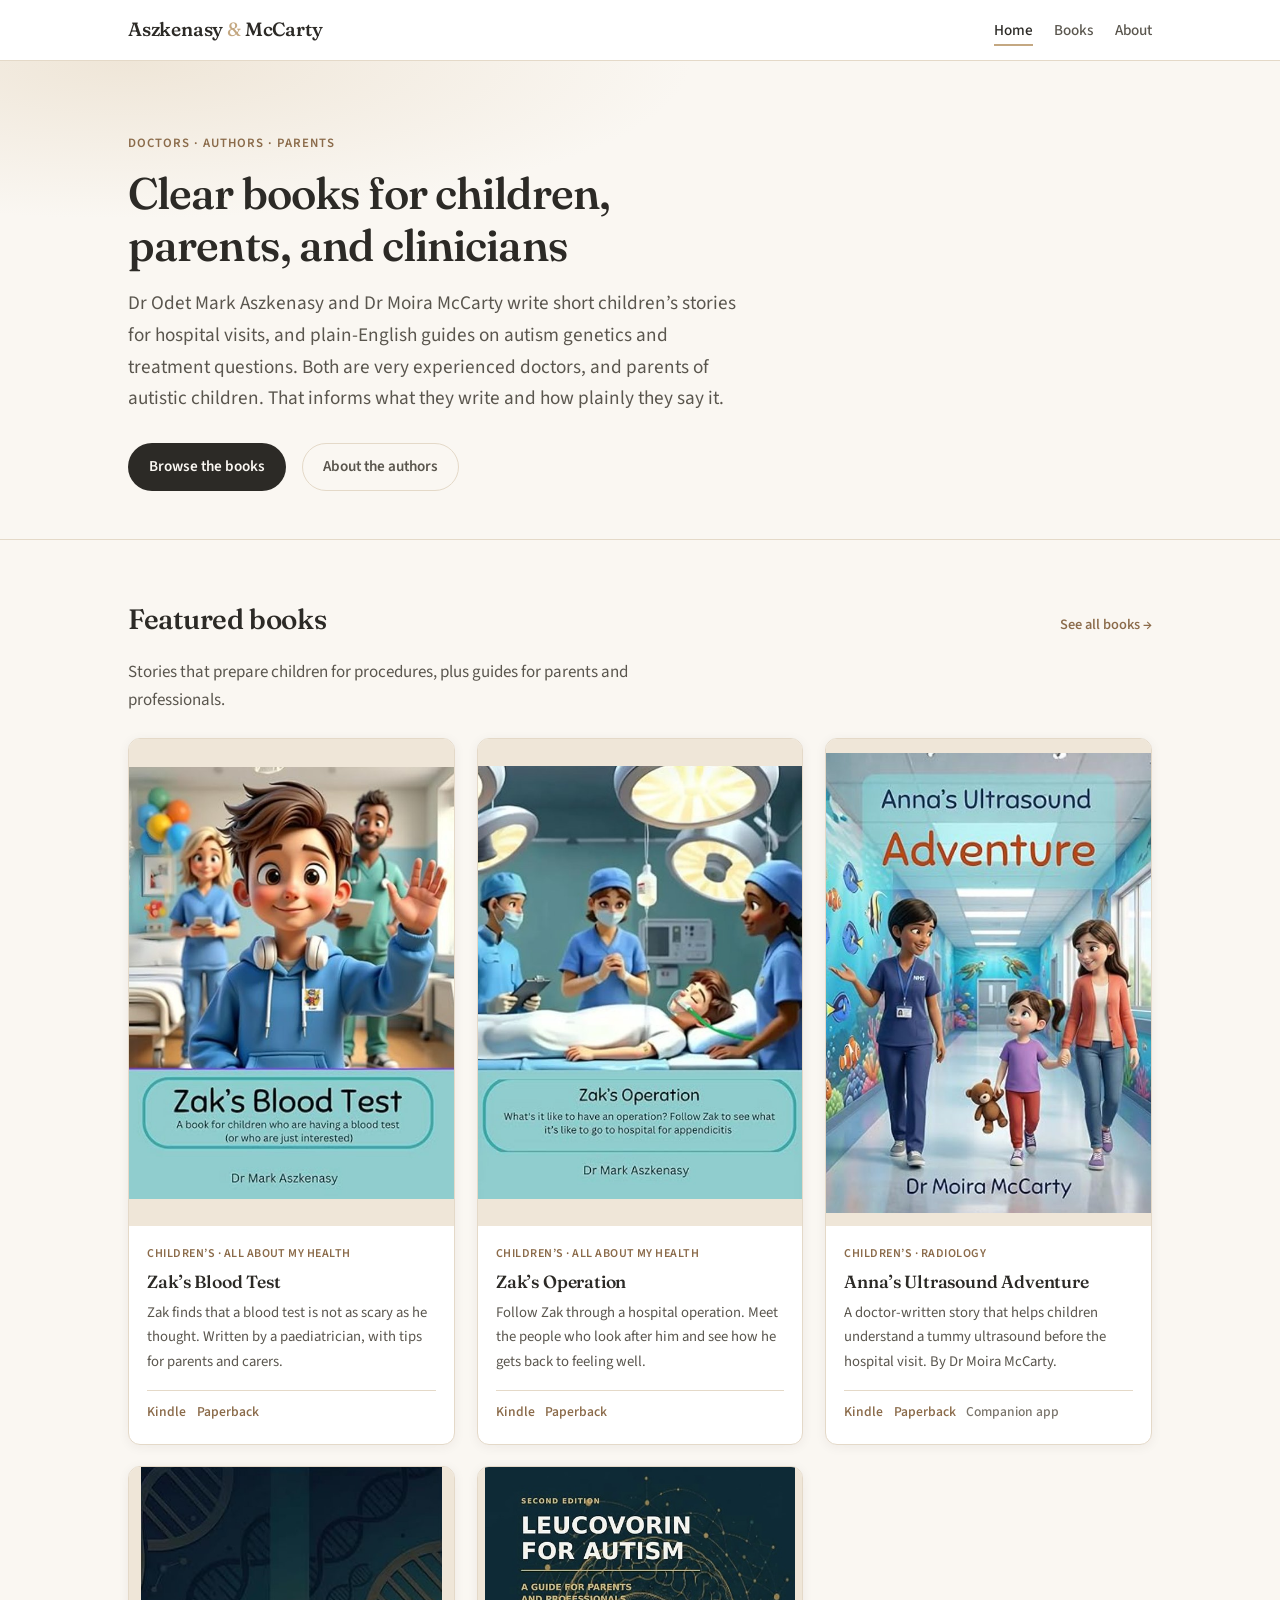
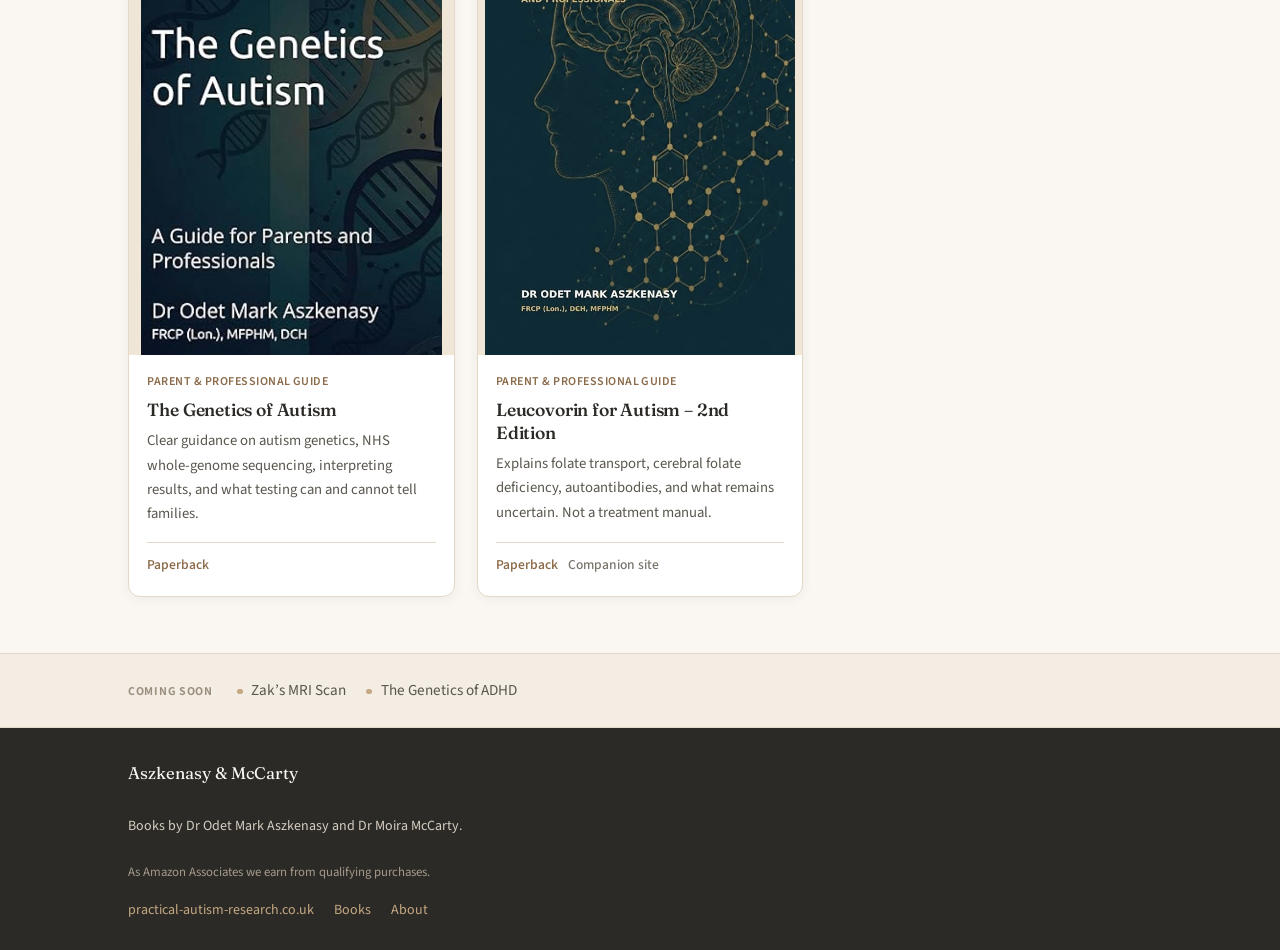
==== commit 3ac9ce80: "Copy: doctors and parents of autistic children line" ====
--- a/index.html
+++ b/index.html
@@ -30,7 +30,7 @@
         <p class="hero-eyebrow">Doctors · Authors · Parents</p>
         <h1>Clear books for children, parents, and clinicians</h1>
         <p class="hero-lead">
-          Dr Odet Mark Aszkenasy and Dr Moira McCarty write short children’s stories for hospital visits, and plain-English guides on autism genetics and treatment questions. Both are experienced doctors. Their children have autism too — that shapes the books.
+          Dr Odet Mark Aszkenasy and Dr Moira McCarty write short children’s stories for hospital visits, and plain-English guides on autism genetics and treatment questions. Both are very experienced doctors, and parents of autistic children. That informs what they write and how plainly they say it.
         </p>
         <div class="hero-actions">
           <a class="btn btn-primary" href="books.html">Browse the books</a>
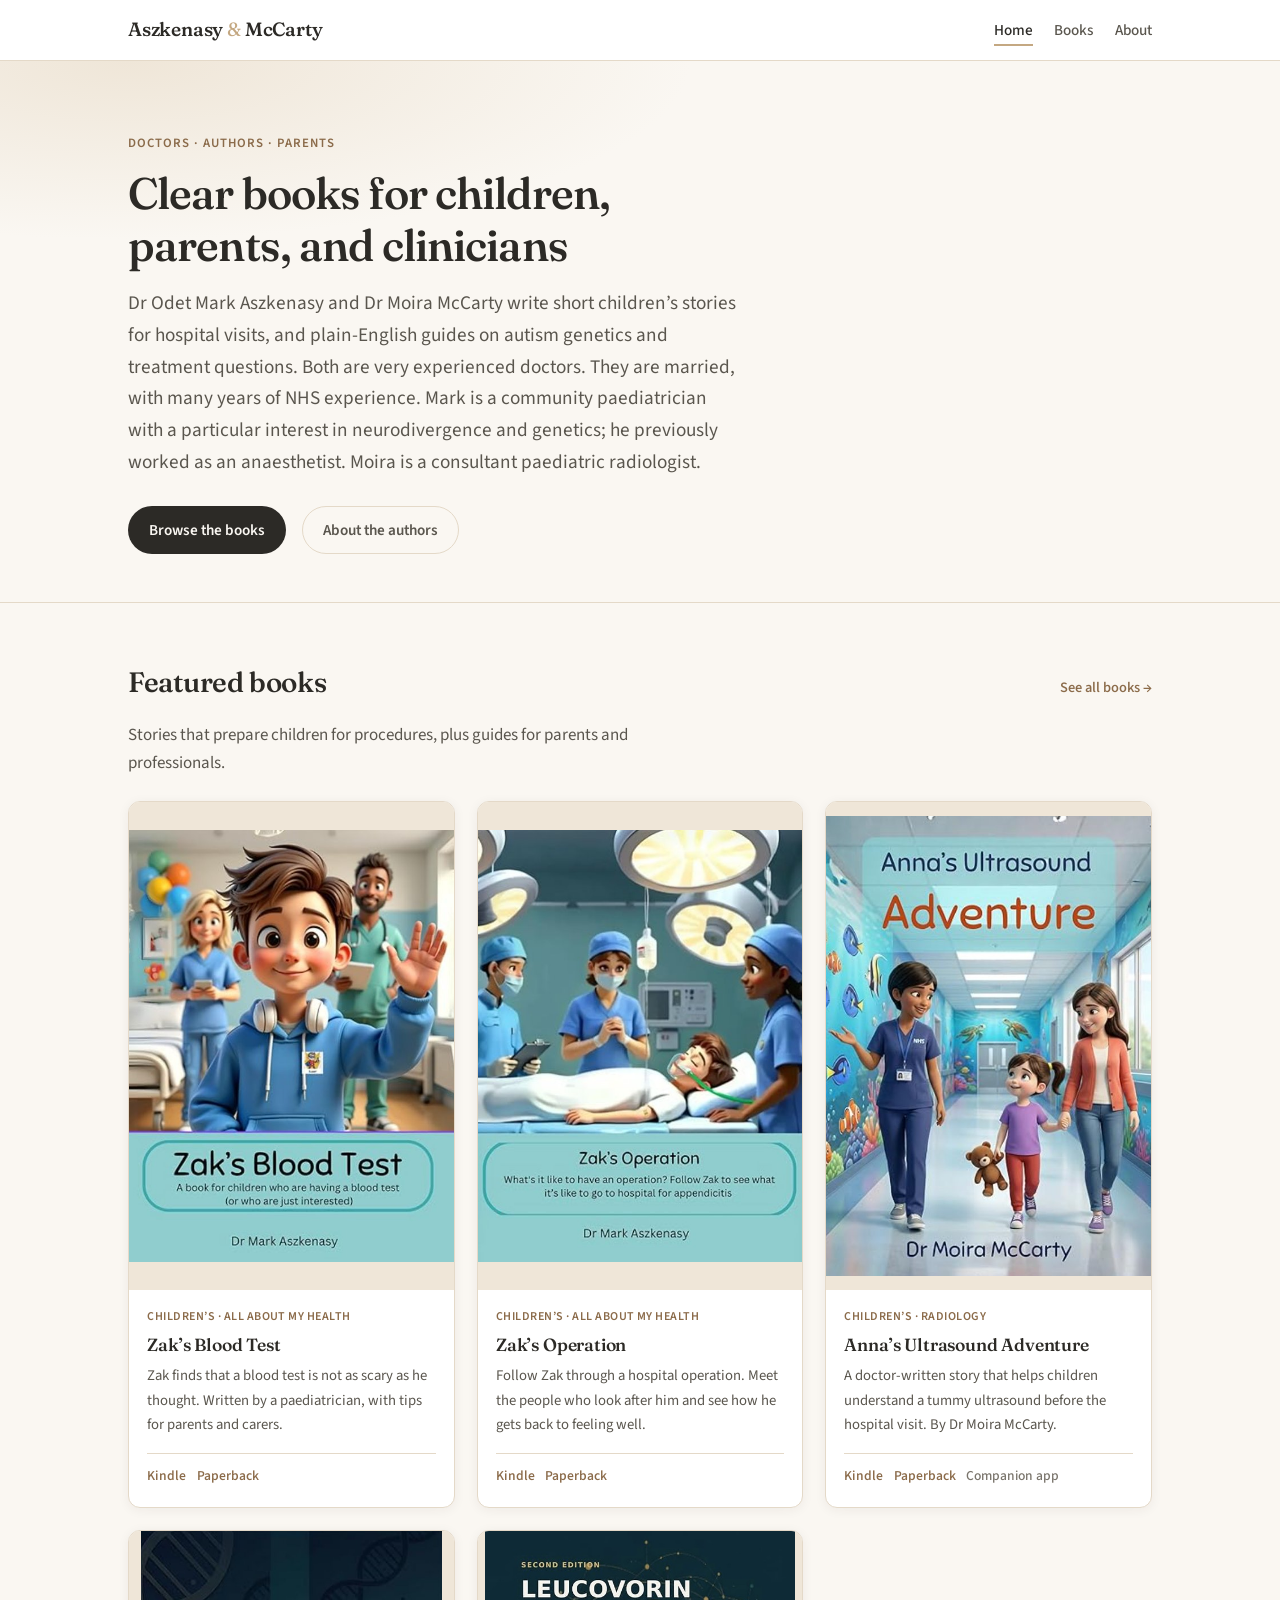
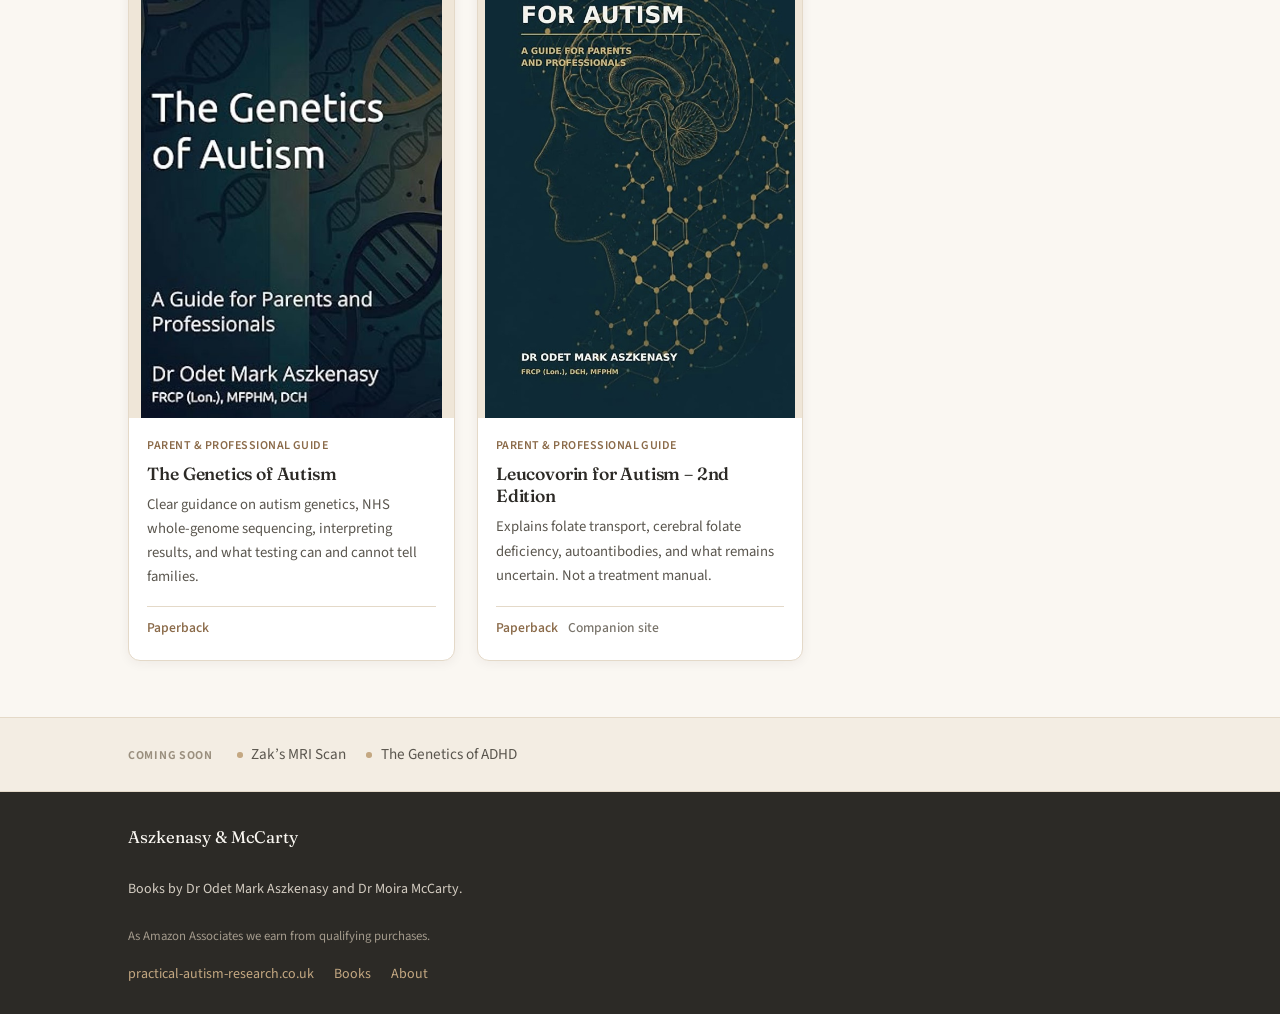
==== commit 0e55d81c: "Copy: professional NHS background instead of children line" ====
--- a/index.html
+++ b/index.html
@@ -30,7 +30,7 @@
         <p class="hero-eyebrow">Doctors · Authors · Parents</p>
         <h1>Clear books for children, parents, and clinicians</h1>
         <p class="hero-lead">
-          Dr Odet Mark Aszkenasy and Dr Moira McCarty write short children’s stories for hospital visits, and plain-English guides on autism genetics and treatment questions. Both are very experienced doctors, and parents of autistic children. That informs what they write and how plainly they say it.
+          Dr Odet Mark Aszkenasy and Dr Moira McCarty write short children’s stories for hospital visits, and plain-English guides on autism genetics and treatment questions. Both are very experienced doctors. They are married, with many years of NHS experience. Mark is a community paediatrician with a particular interest in neurodivergence and genetics; he previously worked as an anaesthetist. Moira is a consultant paediatric radiologist.
         </p>
         <div class="hero-actions">
           <a class="btn btn-primary" href="books.html">Browse the books</a>
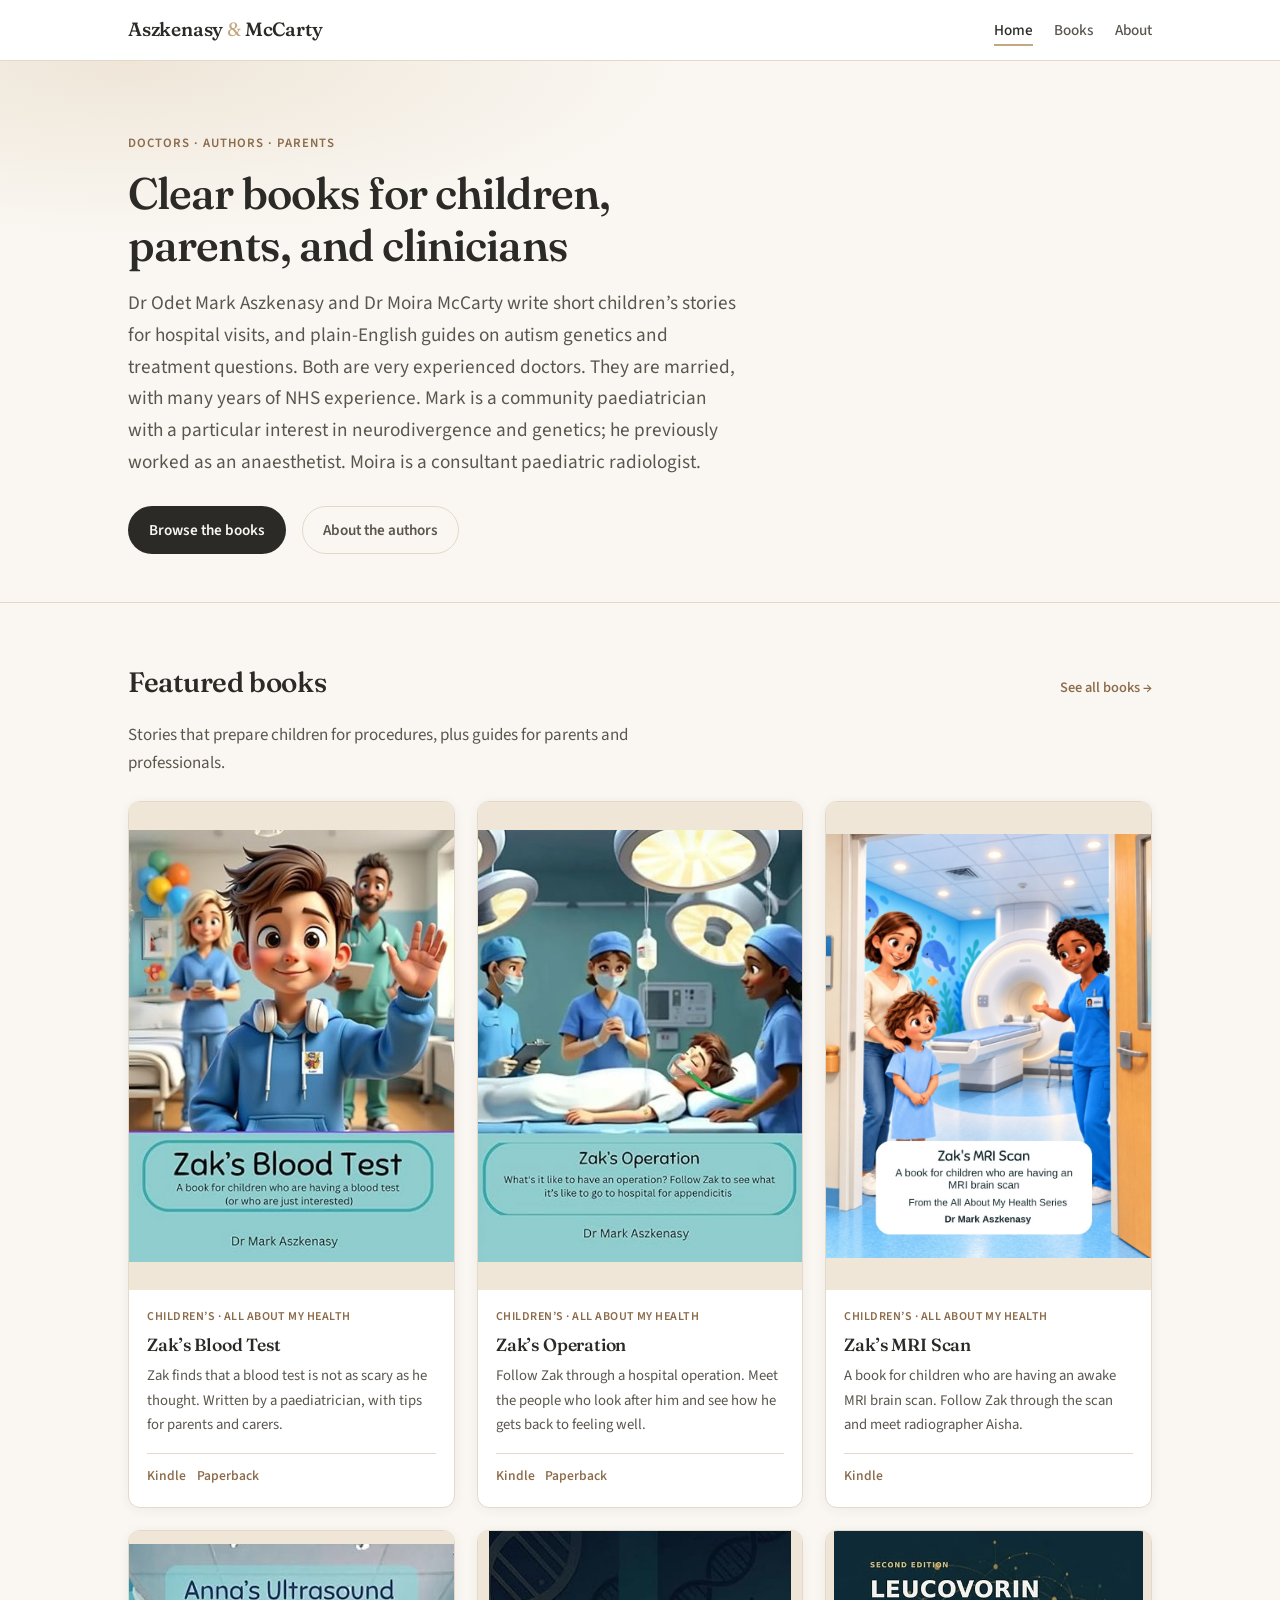
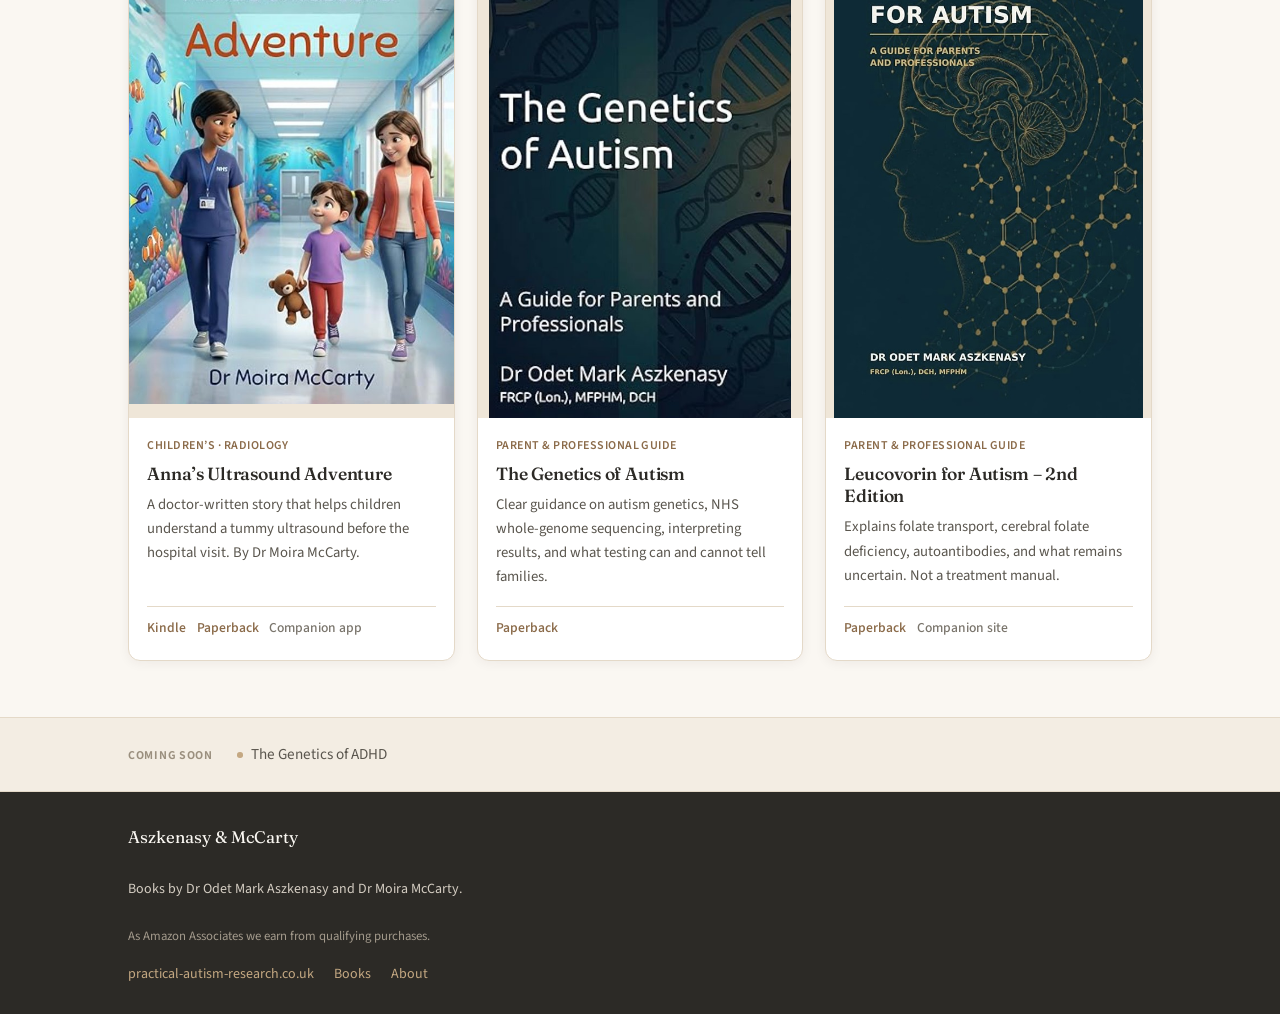
==== commit c6f3b219: "Add Zak's MRI Scan (now on Amazon UK, Kindle) with cover" ====
--- a/index.html
+++ b/index.html
@@ -80,6 +80,20 @@
 
           <article class="book-card">
             <div class="book-cover">
+              <img src="assets/covers/zaks-mri-scan.jpg" alt="Cover of Zak’s MRI Scan" width="400" height="600" loading="lazy">
+            </div>
+            <div class="book-body">
+              <p class="book-meta">Children’s · All About My Health</p>
+              <h3><a href="https://www.amazon.co.uk/dp/B0HJ4N2D72">Zak’s MRI Scan</a></h3>
+              <p class="book-blurb">A book for children who are having an awake MRI brain scan. Follow Zak through the scan and meet radiographer Aisha.</p>
+              <div class="book-links">
+                <a href="https://www.amazon.co.uk/dp/B0HJ4N2D72">Kindle</a>
+              </div>
+            </div>
+          </article>
+
+          <article class="book-card">
+            <div class="book-cover">
               <img src="assets/covers/annas-ultrasound.jpg" alt="Cover of Anna’s Ultrasound Adventure" width="400" height="600" loading="lazy">
             </div>
             <div class="book-body">
@@ -130,7 +144,6 @@
       <div class="wrap">
         <span class="coming-label">Coming soon</span>
         <ul class="coming-list">
-          <li>Zak’s MRI Scan</li>
           <li>The Genetics of ADHD</li>
         </ul>
       </div>
